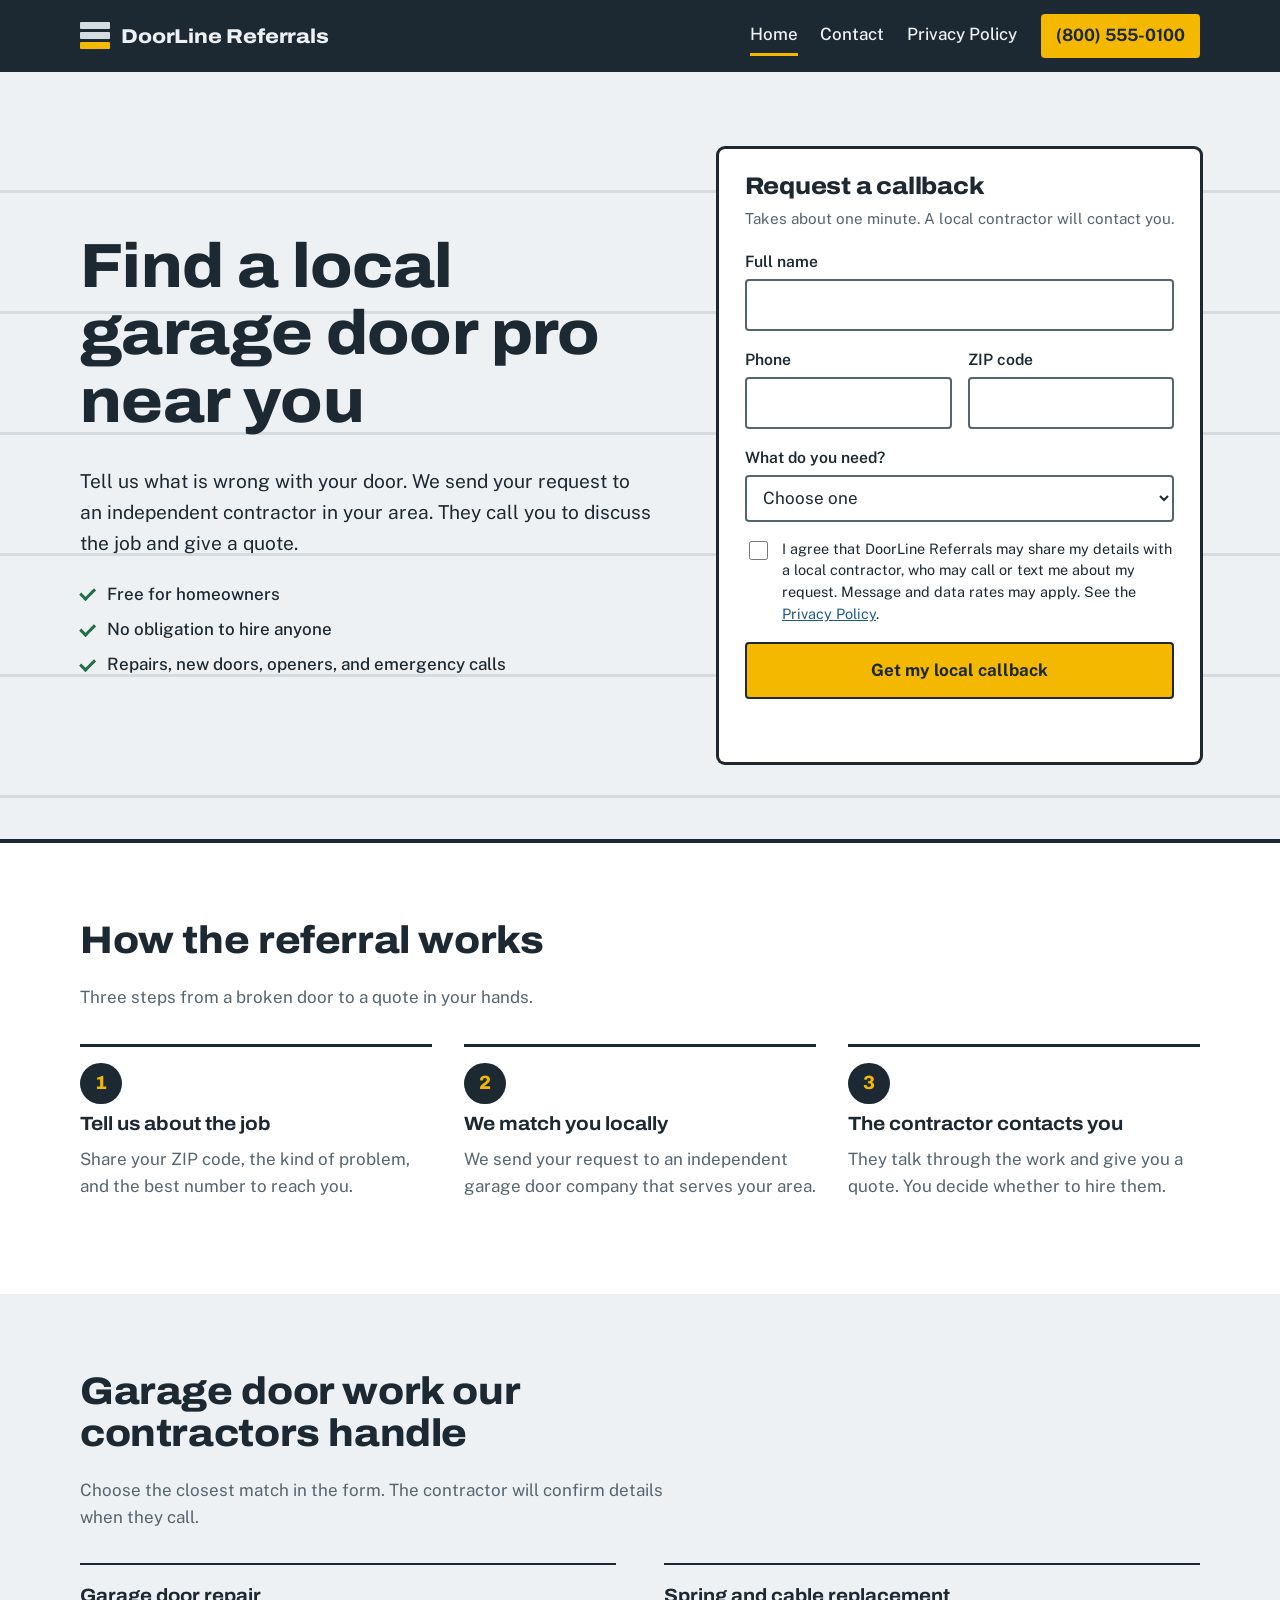
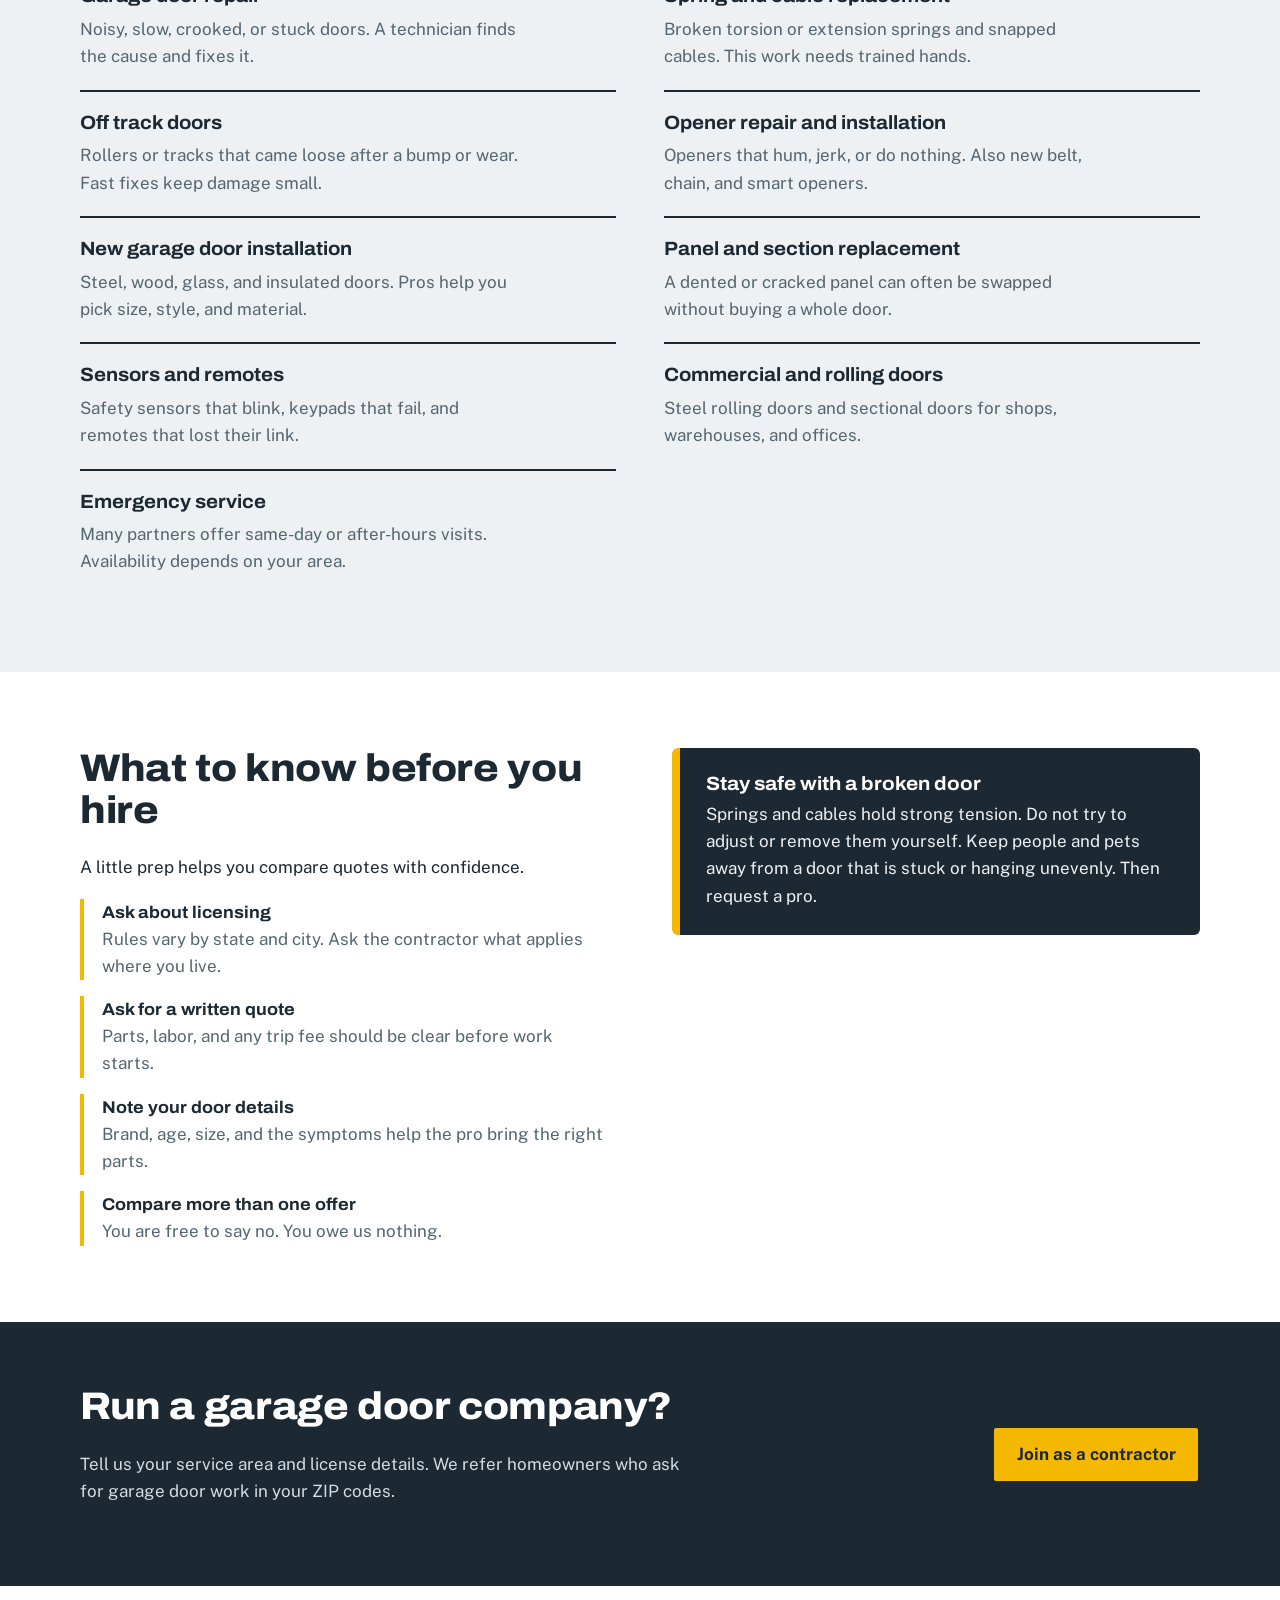
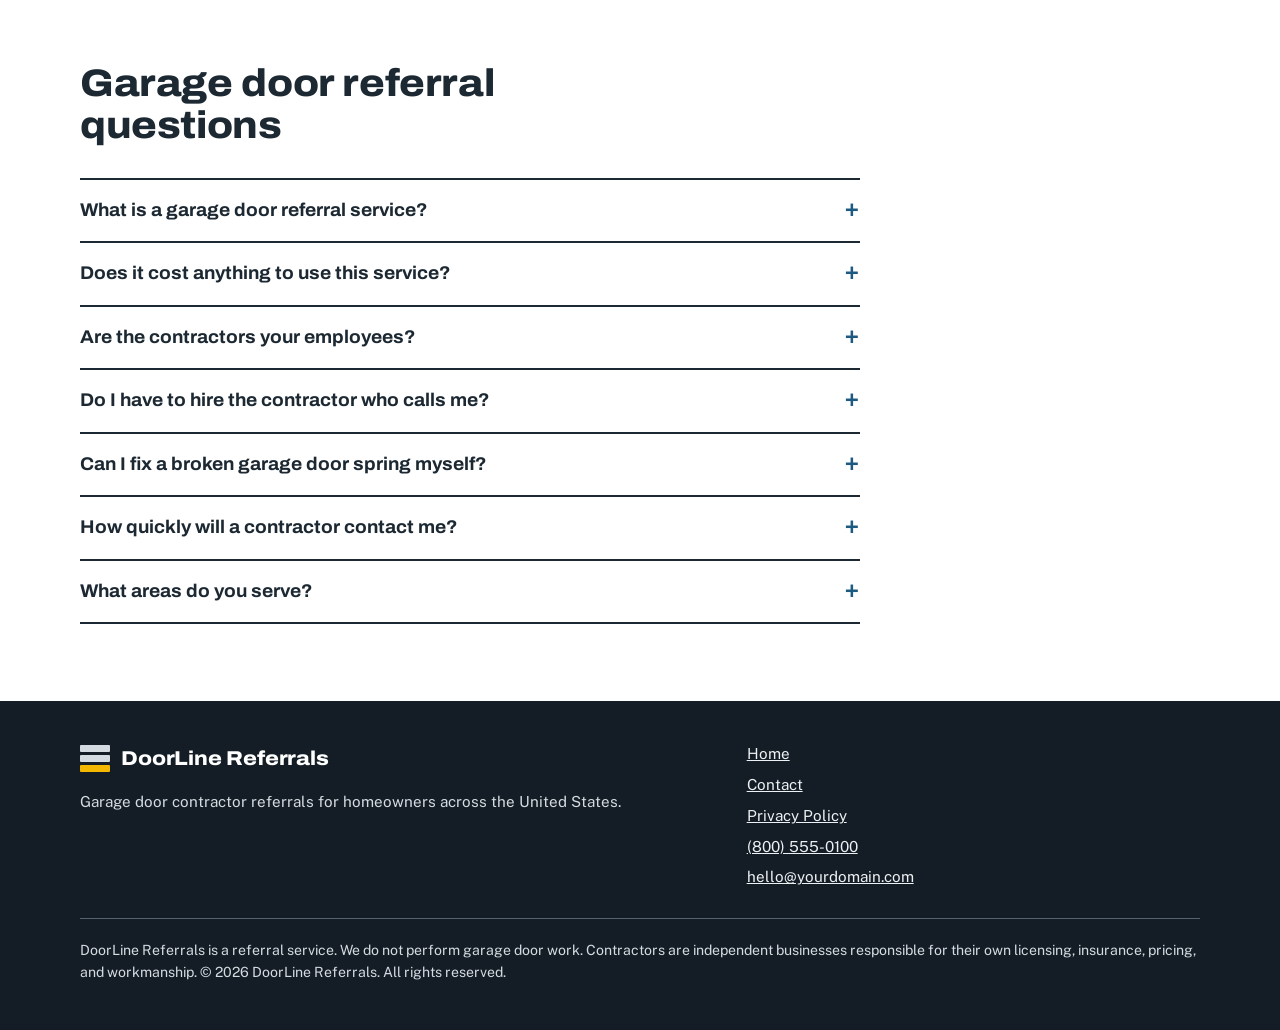
==== index.html @ 8996b543 "Add files via upload" ====
<!DOCTYPE html>
<html lang="en-US">
<head>
<meta charset="utf-8">
<meta name="viewport" content="width=device-width, initial-scale=1">
<title>Garage Door Contractor Referrals Near You | DoorLine Referrals</title>
<meta name="description" content="Need garage door repair or a new door? Tell us what you need. We refer your request to an independent local garage door contractor. Free for homeowners.">
<link rel="canonical" href="https://www.yourdomain.com/">
<meta name="robots" content="index, follow, max-image-preview:large">
<meta property="og:type" content="website">
<meta property="og:title" content="Garage Door Contractor Referrals Near You | DoorLine Referrals">
<meta property="og:description" content="We connect homeowners with independent local garage door contractors. Free to request. No obligation to hire.">
<meta property="og:url" content="https://www.yourdomain.com/">
<meta name="theme-color" content="#1c2832">
<link rel="preconnect" href="https://fonts.googleapis.com">
<link rel="preconnect" href="https://fonts.gstatic.com" crossorigin>
<link rel="stylesheet" href="https://fonts.googleapis.com/css2?family=Archivo:wdth,wght@75..125,500..900&family=Public+Sans:wght@400;500;600;700&display=swap">
<link rel="stylesheet" href="styles.css">
<script type="application/ld+json">
{
  "@context": "https://schema.org",
  "@graph": [
    {
      "@type": "Organization",
      "@id": "https://www.yourdomain.com/#organization",
      "name": "DoorLine Referrals",
      "url": "https://www.yourdomain.com/",
      "telephone": "+1-800-555-0100",
      "email": "hello@yourdomain.com",
      "areaServed": { "@type": "Country", "name": "United States" },
      "contactPoint": {
        "@type": "ContactPoint",
        "contactType": "customer service",
        "telephone": "+1-800-555-0100",
        "email": "hello@yourdomain.com",
        "areaServed": "US",
        "availableLanguage": "English"
      }
    },
    {
      "@type": "WebSite",
      "@id": "https://www.yourdomain.com/#website",
      "url": "https://www.yourdomain.com/",
      "name": "DoorLine Referrals",
      "publisher": { "@id": "https://www.yourdomain.com/#organization" },
      "inLanguage": "en-US"
    },
    {
      "@type": "WebPage",
      "@id": "https://www.yourdomain.com/#webpage",
      "url": "https://www.yourdomain.com/",
      "name": "Garage Door Contractor Referrals Near You",
      "description": "Homeowners request garage door service and we refer them to independent local contractors.",
      "isPartOf": { "@id": "https://www.yourdomain.com/#website" },
      "about": { "@id": "https://www.yourdomain.com/#service" },
      "breadcrumb": { "@id": "https://www.yourdomain.com/#breadcrumb" },
      "inLanguage": "en-US"
    },
    {
      "@type": "Service",
      "@id": "https://www.yourdomain.com/#service",
      "name": "Garage door contractor referral service",
      "serviceType": "Garage door contractor referral",
      "provider": { "@id": "https://www.yourdomain.com/#organization" },
      "areaServed": { "@type": "Country", "name": "United States" },
      "audience": { "@type": "Audience", "audienceType": "Homeowners" },
      "description": "A free referral service that connects homeowners with independent local garage door repair and installation contractors."
    },
    {
      "@type": "BreadcrumbList",
      "@id": "https://www.yourdomain.com/#breadcrumb",
      "itemListElement": [
        { "@type": "ListItem", "position": 1, "name": "Home", "item": "https://www.yourdomain.com/" }
      ]
    },
    {
      "@type": "FAQPage",
      "@id": "https://www.yourdomain.com/#faq",
      "mainEntity": [
        {
          "@type": "Question",
          "name": "What is a garage door referral service?",
          "acceptedAnswer": { "@type": "Answer", "text": "We are a go-between. You tell us about your garage door problem. We send your request to an independent contractor who serves your area. The contractor then contacts you directly." }
        },
        {
          "@type": "Question",
          "name": "Does it cost anything to use this service?",
          "acceptedAnswer": { "@type": "Answer", "text": "No. Homeowners pay nothing to send a request. You only pay the contractor if you choose to hire them for the work." }
        },
        {
          "@type": "Question",
          "name": "Are the contractors your employees?",
          "acceptedAnswer": { "@type": "Answer", "text": "No. Every contractor is an independent business. We do not perform garage door work, and we do not control how contractors price or complete their jobs." }
        },
        {
          "@type": "Question",
          "name": "Do I have to hire the contractor who calls me?",
          "acceptedAnswer": { "@type": "Answer", "text": "No. You can ask questions, compare quotes, and say no at any time. There is no obligation." }
        },
        {
          "@type": "Question",
          "name": "Can I fix a broken garage door spring myself?",
          "acceptedAnswer": { "@type": "Answer", "text": "We advise against it. Garage door springs hold very high tension and can cause serious injury. Leave spring and cable repairs to a trained technician." }
        },
        {
          "@type": "Question",
          "name": "How quickly will a contractor contact me?",
          "acceptedAnswer": { "@type": "Answer", "text": "Response time depends on your area and the time of day. If your door is stuck open or you need urgent help, say so in your request." }
        },
        {
          "@type": "Question",
          "name": "What areas do you serve?",
          "acceptedAnswer": { "@type": "Answer", "text": "We match requests across the United States by ZIP code. Coverage varies by area, so enter your ZIP code to start." }
        }
      ]
    }
  ]
}
</script>
</head>
<body>
<a class="skip" href="#main">Skip to main content</a>

<header class="site-header">
  <div class="wrap bar">
    <a class="brand" href="index.html" aria-label="DoorLine Referrals home">
      <span class="brand-mark" aria-hidden="true"><i></i><i></i><i></i></span>
      <span class="brand-name">DoorLine Referrals</span>
    </a>
    <nav aria-label="Main">
      <a href="index.html" aria-current="page">Home</a>
      <a href="contact.html">Contact</a>
      <a href="privacy-policy.html">Privacy Policy</a>
    </nav>
    <a class="tel" href="tel:+18005550100">(800) 555-0100</a>
  </div>
</header>

<main id="main">

  <section class="hero" aria-labelledby="hero-title">
    <div class="wrap hero-grid">
      <div>
        <h1 id="hero-title">Find a local garage door pro near you</h1>
        <p class="lead">Tell us what is wrong with your door. We send your request to an independent contractor in your area. They call you to discuss the job and give a quote.</p>
        <ul class="trust">
          <li>Free for homeowners</li>
          <li>No obligation to hire anyone</li>
          <li>Repairs, new doors, openers, and emergency calls</li>
        </ul>
      </div>

      <div class="quote-wrap">
        <div class="door" aria-hidden="true"><span></span><span></span><span></span><span></span></div>
        <form class="quote" id="request" data-form action="https://formspree.io/f/YOUR_FORM_ID" method="POST">
          <h2>Request a callback</h2>
          <p class="hint">Takes about one minute. A local contractor will contact you.</p>
          <input type="hidden" name="form_name" value="Homepage request">
          <input type="hidden" name="_subject" value="New garage door request (homepage)">
          <div class="hp" aria-hidden="true"><label>Leave this field empty<input type="text" name="_gotcha" tabindex="-1" autocomplete="off"></label></div>
          <div class="field">
            <label for="h-name">Full name</label>
            <input type="text" id="h-name" name="name" autocomplete="name" required>
          </div>
          <div class="row">
            <div class="field">
              <label for="h-phone">Phone</label>
              <input type="tel" id="h-phone" name="phone" autocomplete="tel" inputmode="tel" required>
            </div>
            <div class="field">
              <label for="h-zip">ZIP code</label>
              <input type="text" id="h-zip" name="zip" autocomplete="postal-code" inputmode="numeric" pattern="[0-9]{5}" maxlength="5" required>
            </div>
          </div>
          <div class="field">
            <label for="h-service">What do you need?</label>
            <select id="h-service" name="service" required>
              <option value="">Choose one</option>
              <option>Garage door repair</option>
              <option>Broken spring or cable</option>
              <option>Door off track or stuck</option>
              <option>Opener repair or install</option>
              <option>New garage door</option>
              <option>Commercial door</option>
              <option>Emergency, door will not close</option>
              <option>Something else</option>
            </select>
          </div>
          <label class="consent">
            <input type="checkbox" name="consent" value="yes" required>
            <span>I agree that DoorLine Referrals may share my details with a local contractor, who may call or text me about my request. Message and data rates may apply. See the <a href="privacy-policy.html">Privacy Policy</a>.</span>
          </label>
          <button class="btn full" type="submit">Get my local callback</button>
          <p class="form-status" role="status" aria-live="polite"></p>
        </form>
      </div>
    </div>
  </section>

  <section class="section" id="how-it-works" aria-labelledby="how-title">
    <div class="wrap">
      <div class="section-head">
        <h2 id="how-title">How the referral works</h2>
        <p>Three steps from a broken door to a quote in your hands.</p>
      </div>
      <ol class="steps">
        <li>
          <h3>Tell us about the job</h3>
          <p>Share your ZIP code, the kind of problem, and the best number to reach you.</p>
        </li>
        <li>
          <h3>We match you locally</h3>
          <p>We send your request to an independent garage door company that serves your area.</p>
        </li>
        <li>
          <h3>The contractor contacts you</h3>
          <p>They talk through the work and give you a quote. You decide whether to hire them.</p>
        </li>
      </ol>
    </div>
  </section>

  <section class="section tint" id="services" aria-labelledby="svc-title">
    <div class="wrap">
      <div class="section-head">
        <h2 id="svc-title">Garage door work our contractors handle</h2>
        <p>Choose the closest match in the form. The contractor will confirm details when they call.</p>
      </div>
      <dl class="svc">
        <div><dt>Garage door repair</dt><dd>Noisy, slow, crooked, or stuck doors. A technician finds the cause and fixes it.</dd></div>
        <div><dt>Spring and cable replacement</dt><dd>Broken torsion or extension springs and snapped cables. This work needs trained hands.</dd></div>
        <div><dt>Off track doors</dt><dd>Rollers or tracks that came loose after a bump or wear. Fast fixes keep damage small.</dd></div>
        <div><dt>Opener repair and installation</dt><dd>Openers that hum, jerk, or do nothing. Also new belt, chain, and smart openers.</dd></div>
        <div><dt>New garage door installation</dt><dd>Steel, wood, glass, and insulated doors. Pros help you pick size, style, and material.</dd></div>
        <div><dt>Panel and section replacement</dt><dd>A dented or cracked panel can often be swapped without buying a whole door.</dd></div>
        <div><dt>Sensors and remotes</dt><dd>Safety sensors that blink, keypads that fail, and remotes that lost their link.</dd></div>
        <div><dt>Commercial and rolling doors</dt><dd>Steel rolling doors and sectional doors for shops, warehouses, and offices.</dd></div>
        <div><dt>Emergency service</dt><dd>Many partners offer same-day or after-hours visits. Availability depends on your area.</dd></div>
      </dl>
    </div>
  </section>

  <section class="section" id="before-you-call" aria-labelledby="tips-title">
    <div class="wrap split">
      <div>
        <h2 id="tips-title">What to know before you hire</h2>
        <p>A little prep helps you compare quotes with confidence.</p>
        <ul class="checks">
          <li><strong>Ask about licensing</strong><span>Rules vary by state and city. Ask the contractor what applies where you live.</span></li>
          <li><strong>Ask for a written quote</strong><span>Parts, labor, and any trip fee should be clear before work starts.</span></li>
          <li><strong>Note your door details</strong><span>Brand, age, size, and the symptoms help the pro bring the right parts.</span></li>
          <li><strong>Compare more than one offer</strong><span>You are free to say no. You owe us nothing.</span></li>
        </ul>
      </div>
      <aside class="warn" aria-labelledby="safety-title">
        <h3 id="safety-title">Stay safe with a broken door</h3>
        <p>Springs and cables hold strong tension. Do not try to adjust or remove them yourself. Keep people and pets away from a door that is stuck or hanging unevenly. Then request a pro.</p>
      </aside>
    </div>
  </section>

  <section class="pro-band" id="for-contractors" aria-labelledby="pro-title">
    <div class="wrap grid">
      <div>
        <h2 id="pro-title">Run a garage door company?</h2>
        <p>Tell us your service area and license details. We refer homeowners who ask for garage door work in your ZIP codes.</p>
      </div>
      <a class="btn" href="contact.html?topic=contractor">Join as a contractor</a>
    </div>
  </section>

  <section class="section" id="faq" aria-labelledby="faq-title">
    <div class="wrap">
      <div class="section-head">
        <h2 id="faq-title">Garage door referral questions</h2>
      </div>
      <div class="faq">
        <details>
          <summary>What is a garage door referral service?</summary>
          <p>We are a go-between. You tell us about your garage door problem. We send your request to an independent contractor who serves your area. The contractor then contacts you directly.</p>
        </details>
        <details>
          <summary>Does it cost anything to use this service?</summary>
          <p>No. Homeowners pay nothing to send a request. You only pay the contractor if you choose to hire them for the work.</p>
        </details>
        <details>
          <summary>Are the contractors your employees?</summary>
          <p>No. Every contractor is an independent business. We do not perform garage door work, and we do not control how contractors price or complete their jobs.</p>
        </details>
        <details>
          <summary>Do I have to hire the contractor who calls me?</summary>
          <p>No. You can ask questions, compare quotes, and say no at any time. There is no obligation.</p>
        </details>
        <details>
          <summary>Can I fix a broken garage door spring myself?</summary>
          <p>We advise against it. Garage door springs hold very high tension and can cause serious injury. Leave spring and cable repairs to a trained technician.</p>
        </details>
        <details>
          <summary>How quickly will a contractor contact me?</summary>
          <p>Response time depends on your area and the time of day. If your door is stuck open or you need urgent help, say so in your request.</p>
        </details>
        <details>
          <summary>What areas do you serve?</summary>
          <p>We match requests across the United States by ZIP code. Coverage varies by area, so enter your ZIP code to start.</p>
        </details>
      </div>
    </div>
  </section>

</main>

<footer class="site-footer">
  <div class="wrap">
    <div class="foot">
      <div>
        <a class="brand" href="index.html"><span class="brand-mark" aria-hidden="true"><i></i><i></i><i></i></span><span class="brand-name">DoorLine Referrals</span></a>
        <p style="margin-top:1rem">Garage door contractor referrals for homeowners across the United States.</p>
      </div>
      <ul>
        <li><a href="index.html">Home</a></li>
        <li><a href="contact.html">Contact</a></li>
        <li><a href="privacy-policy.html">Privacy Policy</a></li>
        <li><a href="tel:+18005550100">(800) 555-0100</a></li>
        <li><a href="mailto:hello@yourdomain.com">hello@yourdomain.com</a></li>
      </ul>
    </div>
    <p class="disclosure">DoorLine Referrals is a referral service. We do not perform garage door work. Contractors are independent businesses responsible for their own licensing, insurance, pricing, and workmanship. &copy; 2026 DoorLine Referrals. All rights reserved.</p>
  </div>
</footer>

<script src="script.js" defer></script>
</body>
</html>
---- styles.css ----
:root{
  --ink:#1c2832;
  --ink-deep:#141d25;
  --steel:#55656f;
  --panel:#d5dce1;
  --door:#eef1f3;
  --white:#ffffff;
  --signal:#f5b800;
  --signal-hi:#ffc933;
  --blue:#1d5a82;
  --ok:#1f6f4a;
  --err:#a32d2d;
  --f-head:"Archivo","Segoe UI",system-ui,Arial,sans-serif;
  --f-body:"Public Sans","Segoe UI",system-ui,Arial,sans-serif;
  --max:1120px;
}
*,*::before,*::after{box-sizing:border-box}
html{scroll-behavior:smooth}
body{margin:0;font-family:var(--f-body);font-size:1.0625rem;line-height:1.6;color:var(--ink);background:var(--white)}
img,svg{max-width:100%;display:block}
a{color:var(--blue)}
a:hover{color:var(--ink)}
:focus-visible{outline:3px solid var(--signal);outline-offset:3px;box-shadow:0 0 0 5px var(--ink)}
.wrap{width:min(100% - 2.5rem,var(--max));margin-inline:auto}
.skip{position:absolute;left:-999px;top:0;background:var(--signal);color:var(--ink);padding:.6rem 1rem;z-index:20;font-weight:700}
.skip:focus{left:0}

h1,h2,h3{font-family:var(--f-head);font-stretch:108%;line-height:1.08;letter-spacing:-.01em;margin:0 0 .6em;color:var(--ink)}
h1{font-size:clamp(2.35rem,5.2vw,3.9rem);font-weight:800}
h2{font-size:clamp(1.7rem,3.4vw,2.4rem);font-weight:800}
h3{font-size:1.2rem;font-weight:700;letter-spacing:0}
p{margin:0 0 1em;max-width:62ch}

/* header */
.site-header{background:var(--ink);color:var(--door)}
.bar{display:flex;align-items:center;gap:1.5rem;padding-block:.9rem;flex-wrap:wrap}
.brand{display:flex;align-items:center;gap:.7rem;text-decoration:none;color:var(--door);margin-right:auto}
.brand-mark{display:grid;gap:3px;width:30px}
.brand-mark i{display:block;height:7px;background:var(--panel);border-radius:1px}
.brand-mark i:last-child{background:var(--signal)}
.brand-name{font-family:var(--f-head);font-stretch:112%;font-weight:800;font-size:1.25rem;letter-spacing:-.01em}
.site-header nav{display:flex;gap:1.4rem;flex-wrap:wrap}
.site-header nav a{color:var(--door);text-decoration:none;font-weight:500;padding-block:.3rem;border-bottom:3px solid transparent}
.site-header nav a:hover,.site-header nav a[aria-current="page"]{border-bottom-color:var(--signal)}
.tel{color:var(--ink);background:var(--signal);text-decoration:none;font-weight:700;padding:.5rem .95rem;border-radius:4px}
.tel:hover{background:var(--signal-hi);color:var(--ink)}

/* hero: panel seams run behind the content like a closed door */
.hero{background:repeating-linear-gradient(to bottom,var(--door) 0,var(--door) 118px,var(--panel) 118px,var(--panel) 121px);padding-block:clamp(2.5rem,6vw,5rem);border-bottom:4px solid var(--ink)}
.hero-grid{display:grid;grid-template-columns:1.1fr .9fr;gap:clamp(1.8rem,4vw,3.5rem);align-items:center}
.hero h1{margin-bottom:.5em}
.lead{font-size:1.2rem;color:var(--ink);max-width:48ch}
.trust{list-style:none;margin:1.4rem 0 0;padding:0;display:grid;gap:.5rem}
.trust li{padding-left:1.7rem;position:relative;font-weight:500}
.trust li::before{content:"";position:absolute;left:0;top:.45em;width:.95rem;height:.55rem;border-left:3px solid var(--ok);border-bottom:3px solid var(--ok);transform:rotate(-45deg)}

.hero.small{padding-block:clamp(2rem,4vw,3.2rem)}
.hero.small h1{font-size:clamp(2rem,4.4vw,3.1rem);margin-bottom:.3em}

/* quote card with a door that rolls up once on load */
.quote-wrap{position:relative;border-radius:6px;overflow:hidden;background:var(--white);box-shadow:0 0 0 3px var(--ink)}
.quote{padding:1.6rem}
.quote h2{font-size:1.5rem;margin-bottom:.3em}
.quote .hint{font-size:.95rem;color:var(--steel);margin-bottom:1.1rem}
.door{position:absolute;inset:0;z-index:3;display:grid;grid-template-rows:repeat(4,1fr);background:var(--panel);pointer-events:none;animation:roll 1.3s cubic-bezier(.65,0,.35,1) .6s forwards}
.door span{position:relative;border-bottom:3px solid var(--steel);background:linear-gradient(#e8edf0,#cfd7dc)}
.door span:last-child{border-bottom:0}
.door span:last-child::after{content:"";position:absolute;left:50%;bottom:16px;width:48px;height:8px;margin-left:-24px;border-radius:4px;background:var(--steel)}
@keyframes roll{to{transform:translateY(-101%);visibility:hidden}}

/* forms */
.field{margin-bottom:1rem}
.field label,.field legend{display:block;font-weight:600;margin-bottom:.3rem;font-size:.98rem;padding:0}
.field .opt{font-weight:400;color:var(--steel)}
input[type=text],input[type=tel],input[type=email],select,textarea{width:100%;font:inherit;color:var(--ink);background:var(--white);border:2px solid var(--steel);border-radius:4px;padding:.65rem .75rem;min-height:46px}
textarea{min-height:120px;resize:vertical}
input:focus,select:focus,textarea:focus{border-color:var(--ink)}
.row{display:grid;grid-template-columns:1fr 1fr;gap:0 1rem}
.consent{display:grid;grid-template-columns:auto 1fr;gap:.7rem;align-items:start;font-size:.9rem;color:var(--ink);margin:.4rem 0 1.1rem;line-height:1.5}
.consent input{width:1.2rem;height:1.2rem;margin-top:.2rem;accent-color:var(--ink)}
.btn{display:inline-block;font:inherit;font-weight:700;cursor:pointer;color:var(--ink);background:var(--signal);border:2px solid var(--ink);border-radius:4px;padding:.8rem 1.4rem;text-decoration:none;min-height:48px}
.btn:hover{background:var(--signal-hi);color:var(--ink)}
.btn:disabled{opacity:.6;cursor:wait}
.btn.full{width:100%}
.form-status{margin:.9rem 0 0;font-weight:600;min-height:1.4em}
.form-status.ok{color:var(--ok)}
.form-status.err{color:var(--err)}
.hp{position:absolute;left:-9999px;height:0;overflow:hidden}

/* sections */
.section{padding-block:clamp(3rem,6vw,5rem)}
.section.tint{background:var(--door)}
.section-head{margin-bottom:2rem;max-width:60ch}
.section-head p{color:var(--steel)}

.steps{list-style:none;margin:0;padding:0;display:grid;grid-template-columns:repeat(3,1fr);gap:2rem;counter-reset:s}
.steps li{counter-increment:s;position:relative;padding-top:4.2rem;border-top:3px solid var(--ink)}
.steps li::before{content:counter(s);position:absolute;top:1rem;left:0;width:2.6rem;height:2.6rem;border-radius:50%;background:var(--ink);color:var(--signal);font-family:var(--f-head);font-weight:800;font-size:1.2rem;display:grid;place-items:center}
.steps p{color:var(--steel)}

.svc{display:grid;grid-template-columns:1fr 1fr;gap:0 3rem;margin:0}
.svc div{border-top:2px solid var(--ink);padding:1rem 0 1.2rem}
.svc dt{font-family:var(--f-head);font-stretch:106%;font-weight:700;font-size:1.2rem;margin-bottom:.25rem}
.svc dd{margin:0;color:var(--steel);max-width:44ch}

.split{display:grid;grid-template-columns:1fr 1fr;gap:clamp(2rem,5vw,4rem);align-items:start}
.checks{list-style:none;margin:0;padding:0;display:grid;gap:1rem}
.checks li{padding-left:1.1rem;border-left:4px solid var(--signal)}
.checks strong{display:block;font-family:var(--f-head);font-stretch:106%}
.checks span{color:var(--steel)}

.warn{background:var(--ink);color:var(--door);padding:1.6rem;border-radius:6px;border-left:8px solid var(--signal)}
.warn h3{color:var(--white);margin-bottom:.4rem}
.warn p{margin:0;max-width:none}

.pro-band{background:var(--ink);color:var(--door);padding-block:clamp(2.6rem,5vw,4rem)}
.pro-band h2{color:var(--white)}
.pro-band p{color:var(--panel)}
.pro-band .grid{display:grid;grid-template-columns:1.4fr auto;gap:2rem;align-items:center}

.faq{max-width:780px}
.faq details{border-top:2px solid var(--ink);padding:1rem 0}
.faq details:last-child{border-bottom:2px solid var(--ink)}
.faq summary{cursor:pointer;font-family:var(--f-head);font-stretch:104%;font-weight:700;font-size:1.15rem;list-style:none;display:flex;justify-content:space-between;gap:1rem}
.faq summary::-webkit-details-marker{display:none}
.faq summary::after{content:"+";font-size:1.5rem;line-height:1;color:var(--blue)}
.faq details[open] summary::after{content:"\2212"}
.faq details p{margin:.7rem 0 0;color:var(--steel)}

/* contact + legal */
.contact-grid{display:grid;grid-template-columns:1.2fr .8fr;gap:clamp(2rem,5vw,4rem);align-items:start}
.side{border-top:3px solid var(--ink);padding-top:1rem}
.side h2{font-size:1.3rem}
.side dl{margin:0 0 1.5rem}
.side dt{font-weight:700;margin-top:.9rem}
.side dd{margin:0;color:var(--steel)}
.legal{max-width:760px}
.legal h2{font-size:1.5rem;margin-top:2.2rem}
.legal ul{padding-left:1.2rem;margin:0 0 1em}
.legal li{margin-bottom:.4rem}
.updated{color:var(--steel);font-weight:500}
.crumbs{font-size:.92rem;margin-bottom:.9rem;color:var(--steel)}
.crumbs a{color:var(--ink)}

/* footer */
.site-footer{background:var(--ink-deep);color:var(--panel);padding-block:2.6rem 2rem;font-size:.95rem}
.foot{display:grid;grid-template-columns:1.4fr 1fr;gap:2rem}
.site-footer a{color:var(--door)}
.site-footer ul{list-style:none;margin:0;padding:0;display:grid;gap:.4rem}
.site-footer .brand-name{color:var(--white)}
.disclosure{border-top:1px solid var(--steel);margin-top:1.8rem;padding-top:1.2rem;font-size:.88rem;max-width:none}

@media (max-width:860px){
  .hero-grid,.split,.contact-grid,.foot,.pro-band .grid{grid-template-columns:1fr}
  .steps{grid-template-columns:1fr}
  .svc{grid-template-columns:1fr}
}
@media (max-width:520px){
  .row{grid-template-columns:1fr}
  .tel{order:3;width:100%;text-align:center}
}
@media (prefers-reduced-motion:reduce){
  html{scroll-behavior:auto}
  .door{display:none}
}
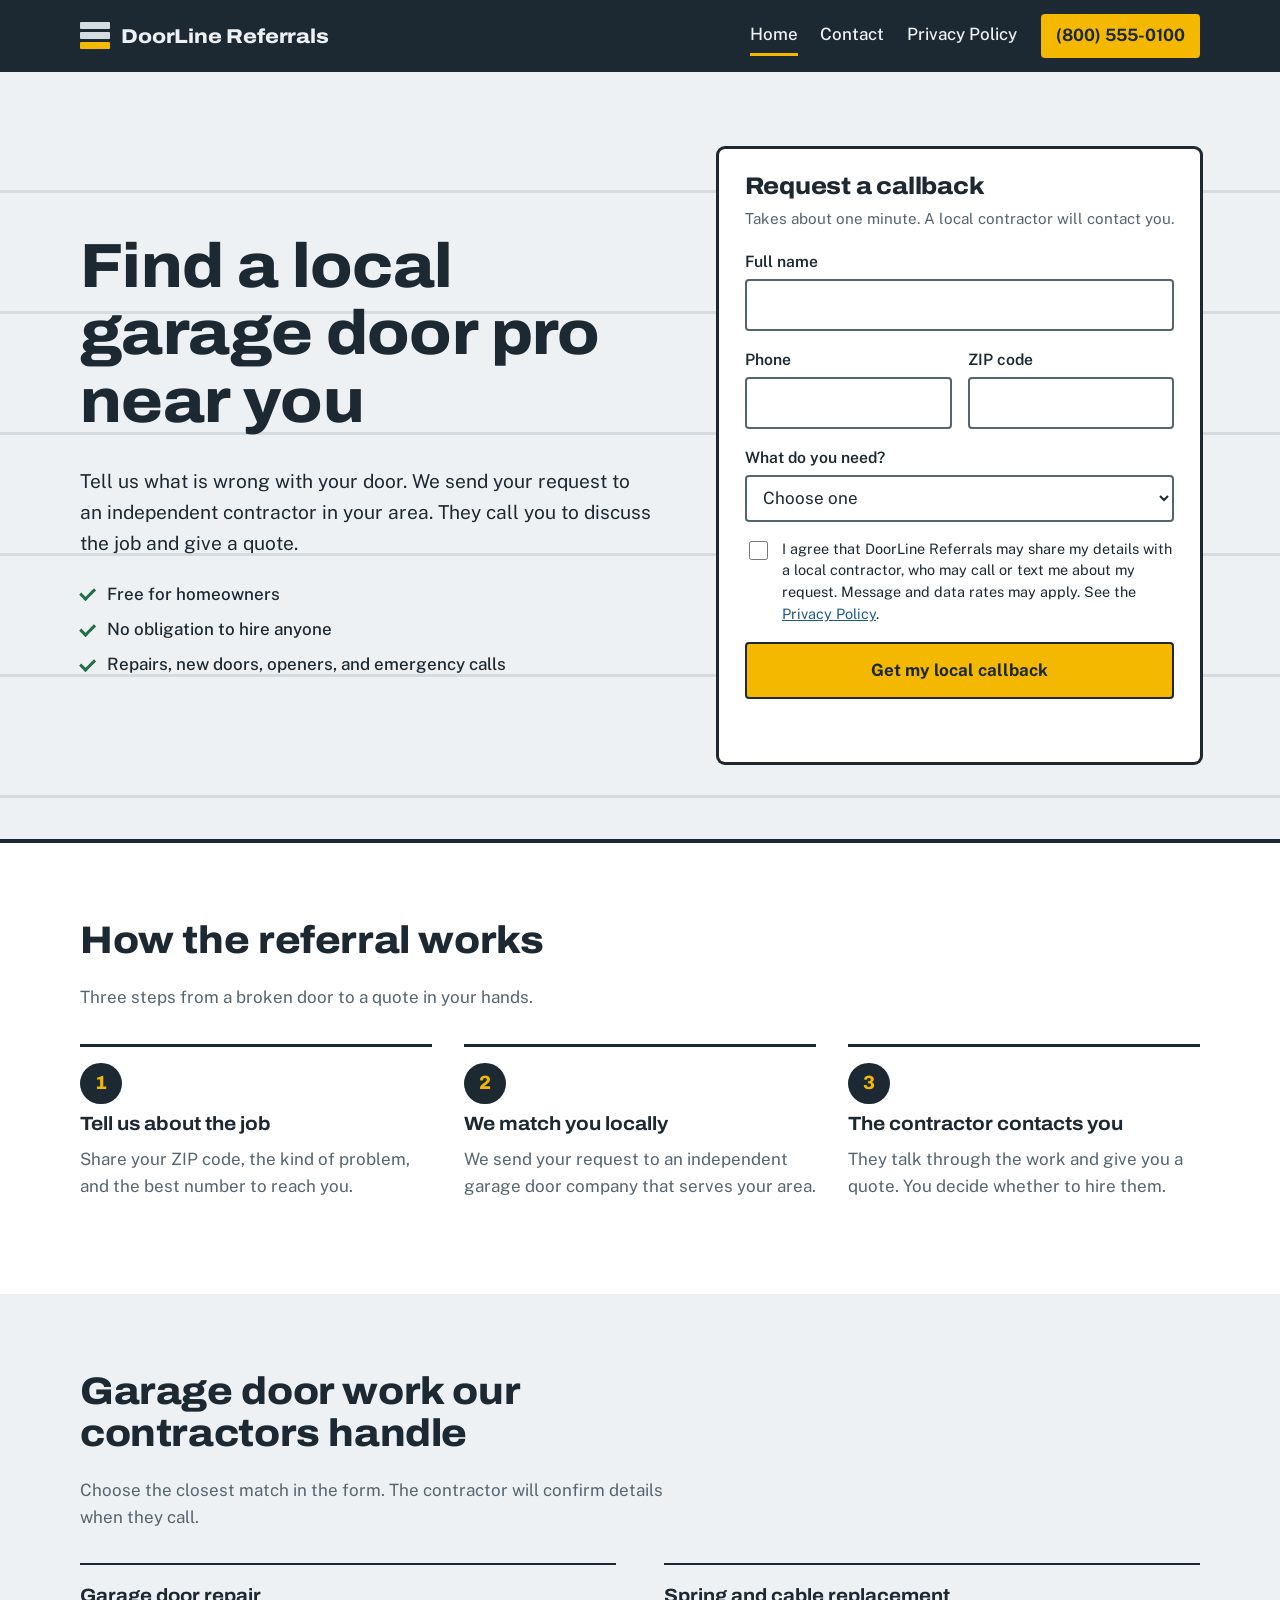
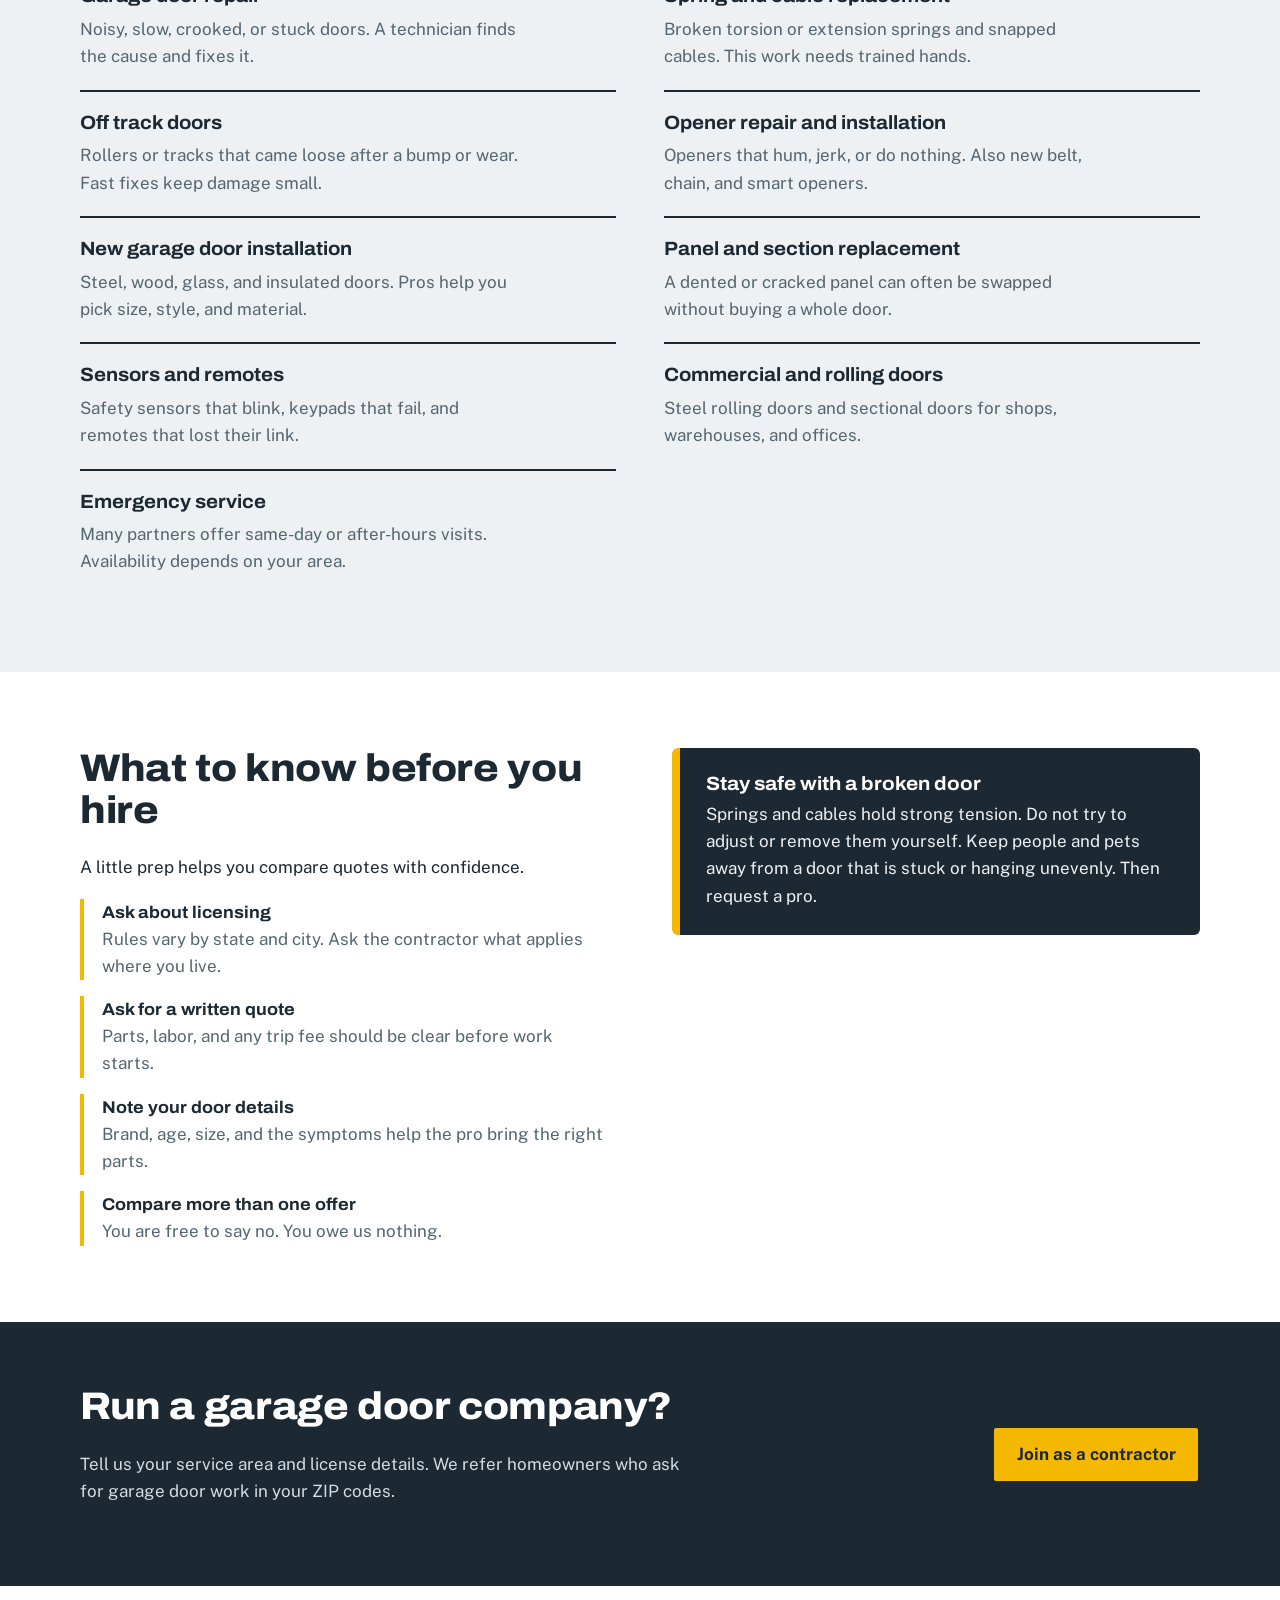
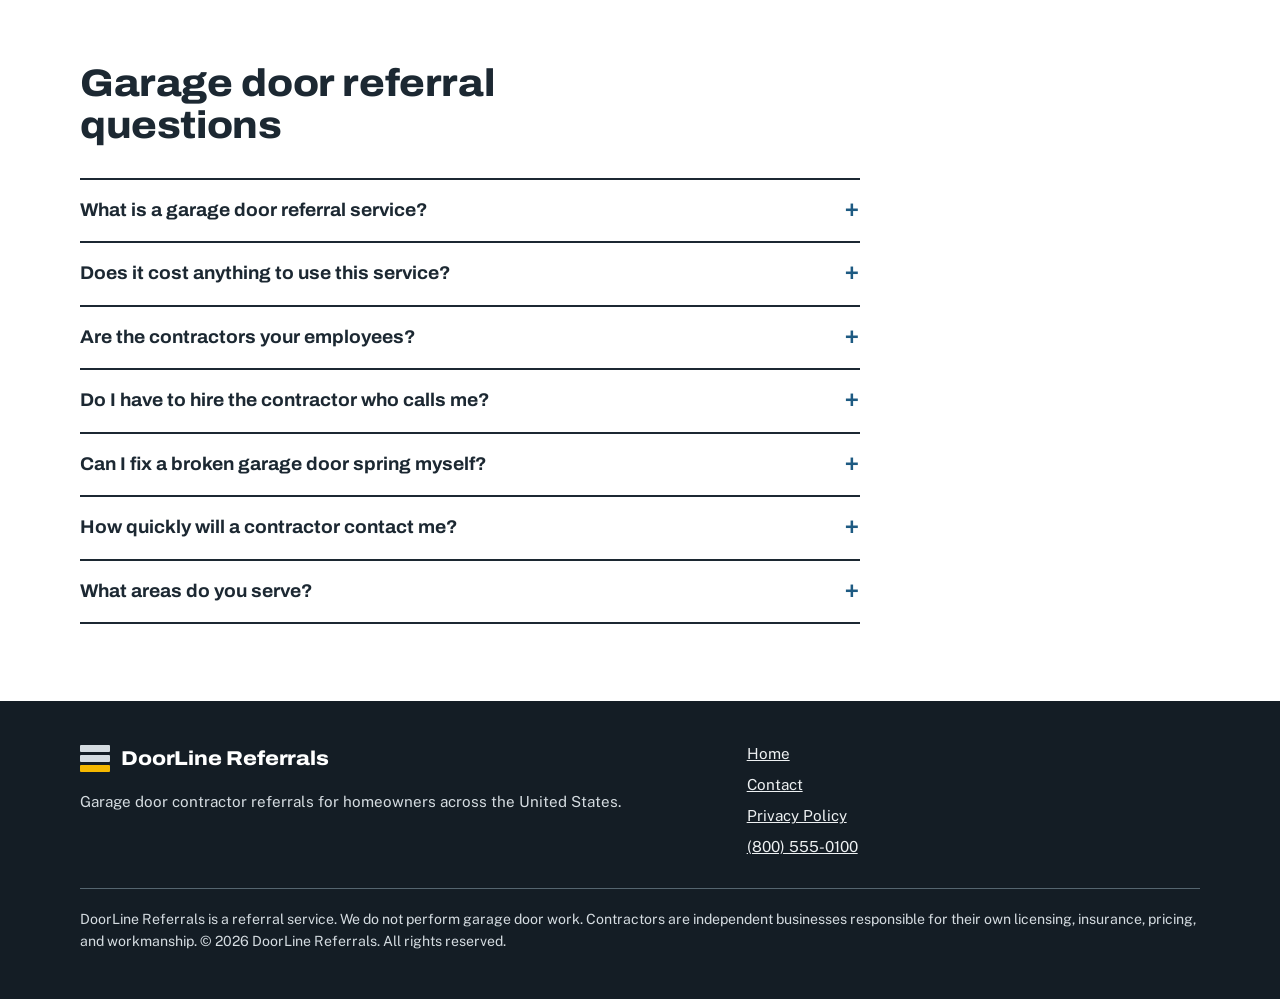
==== commit 859e4e4d: "Update index.html" ====
--- a/index.html
+++ b/index.html
@@ -5,12 +5,12 @@
 <meta name="viewport" content="width=device-width, initial-scale=1">
 <title>Garage Door Contractor Referrals Near You | DoorLine Referrals</title>
 <meta name="description" content="Need garage door repair or a new door? Tell us what you need. We refer your request to an independent local garage door contractor. Free for homeowners.">
-<link rel="canonical" href="https://www.yourdomain.com/">
+<link rel="canonical" href="https://moderngaragedoors.pages.dev/">
 <meta name="robots" content="index, follow, max-image-preview:large">
 <meta property="og:type" content="website">
 <meta property="og:title" content="Garage Door Contractor Referrals Near You | DoorLine Referrals">
 <meta property="og:description" content="We connect homeowners with independent local garage door contractors. Free to request. No obligation to hire.">
-<meta property="og:url" content="https://www.yourdomain.com/">
+<meta property="og:url" content="https://moderngaragedoors.pages.dev/">
 <meta name="theme-color" content="#1c2832">
 <link rel="preconnect" href="https://fonts.googleapis.com">
 <link rel="preconnect" href="https://fonts.gstatic.com" crossorigin>
@@ -22,60 +22,58 @@
   "@graph": [
     {
       "@type": "Organization",
-      "@id": "https://www.yourdomain.com/#organization",
+      "@id": "https://moderngaragedoors.pages.dev/#organization",
       "name": "DoorLine Referrals",
-      "url": "https://www.yourdomain.com/",
+      "url": "https://moderngaragedoors.pages.dev/contact",
       "telephone": "+1-800-555-0100",
-      "email": "hello@yourdomain.com",
       "areaServed": { "@type": "Country", "name": "United States" },
       "contactPoint": {
         "@type": "ContactPoint",
         "contactType": "customer service",
         "telephone": "+1-800-555-0100",
-        "email": "hello@yourdomain.com",
         "areaServed": "US",
         "availableLanguage": "English"
       }
     },
     {
       "@type": "WebSite",
-      "@id": "https://www.yourdomain.com/#website",
-      "url": "https://www.yourdomain.com/",
+      "@id": "https://moderngaragedoors.pages.dev/#website",
+      "url": "https://moderngaragedoors.pages.dev/",
       "name": "DoorLine Referrals",
-      "publisher": { "@id": "https://www.yourdomain.com/#organization" },
+      "publisher": { "@id": "https://moderngaragedoors.pages.dev/#organization" },
       "inLanguage": "en-US"
     },
     {
       "@type": "WebPage",
-      "@id": "https://www.yourdomain.com/#webpage",
-      "url": "https://www.yourdomain.com/",
+      "@id": "https://moderngaragedoors.pages.dev/#webpage",
+      "url": "https://moderngaragedoors.pages.dev/",
       "name": "Garage Door Contractor Referrals Near You",
       "description": "Homeowners request garage door service and we refer them to independent local contractors.",
-      "isPartOf": { "@id": "https://www.yourdomain.com/#website" },
-      "about": { "@id": "https://www.yourdomain.com/#service" },
-      "breadcrumb": { "@id": "https://www.yourdomain.com/#breadcrumb" },
+      "isPartOf": { "@id": "https://moderngaragedoors.pages.dev/#website" },
+      "about": { "@id": "https://moderngaragedoors.pages.dev/#service" },
+      "breadcrumb": { "@id": "https://moderngaragedoors.pages.dev/contact#breadcrumb" },
       "inLanguage": "en-US"
     },
     {
       "@type": "Service",
-      "@id": "https://www.yourdomain.com/#service",
+      "@id": "https://moderngaragedoors.pages.dev/#service",
       "name": "Garage door contractor referral service",
       "serviceType": "Garage door contractor referral",
-      "provider": { "@id": "https://www.yourdomain.com/#organization" },
+      "provider": { "@id": "https://moderngaragedoors.pages.dev/#organization" },
       "areaServed": { "@type": "Country", "name": "United States" },
       "audience": { "@type": "Audience", "audienceType": "Homeowners" },
       "description": "A free referral service that connects homeowners with independent local garage door repair and installation contractors."
     },
     {
       "@type": "BreadcrumbList",
-      "@id": "https://www.yourdomain.com/#breadcrumb",
+      "@id": "https://moderngaragedoors.pages.dev/contact#breadcrumb",
       "itemListElement": [
-        { "@type": "ListItem", "position": 1, "name": "Home", "item": "https://www.yourdomain.com/" }
+        { "@type": "ListItem", "position": 1, "name": "Home", "item": "https://moderngaragedoors.pages.dev/contact" }
       ]
     },
     {
       "@type": "FAQPage",
-      "@id": "https://www.yourdomain.com/#faq",
+      "@id": "https://moderngaragedoors.pages.dev/contact#faq",
       "mainEntity": [
         {
           "@type": "Question",
@@ -321,7 +319,6 @@
         <li><a href="contact.html">Contact</a></li>
         <li><a href="privacy-policy.html">Privacy Policy</a></li>
         <li><a href="tel:+18005550100">(800) 555-0100</a></li>
-        <li><a href="mailto:hello@yourdomain.com">hello@yourdomain.com</a></li>
       </ul>
     </div>
     <p class="disclosure">DoorLine Referrals is a referral service. We do not perform garage door work. Contractors are independent businesses responsible for their own licensing, insurance, pricing, and workmanship. &copy; 2026 DoorLine Referrals. All rights reserved.</p>
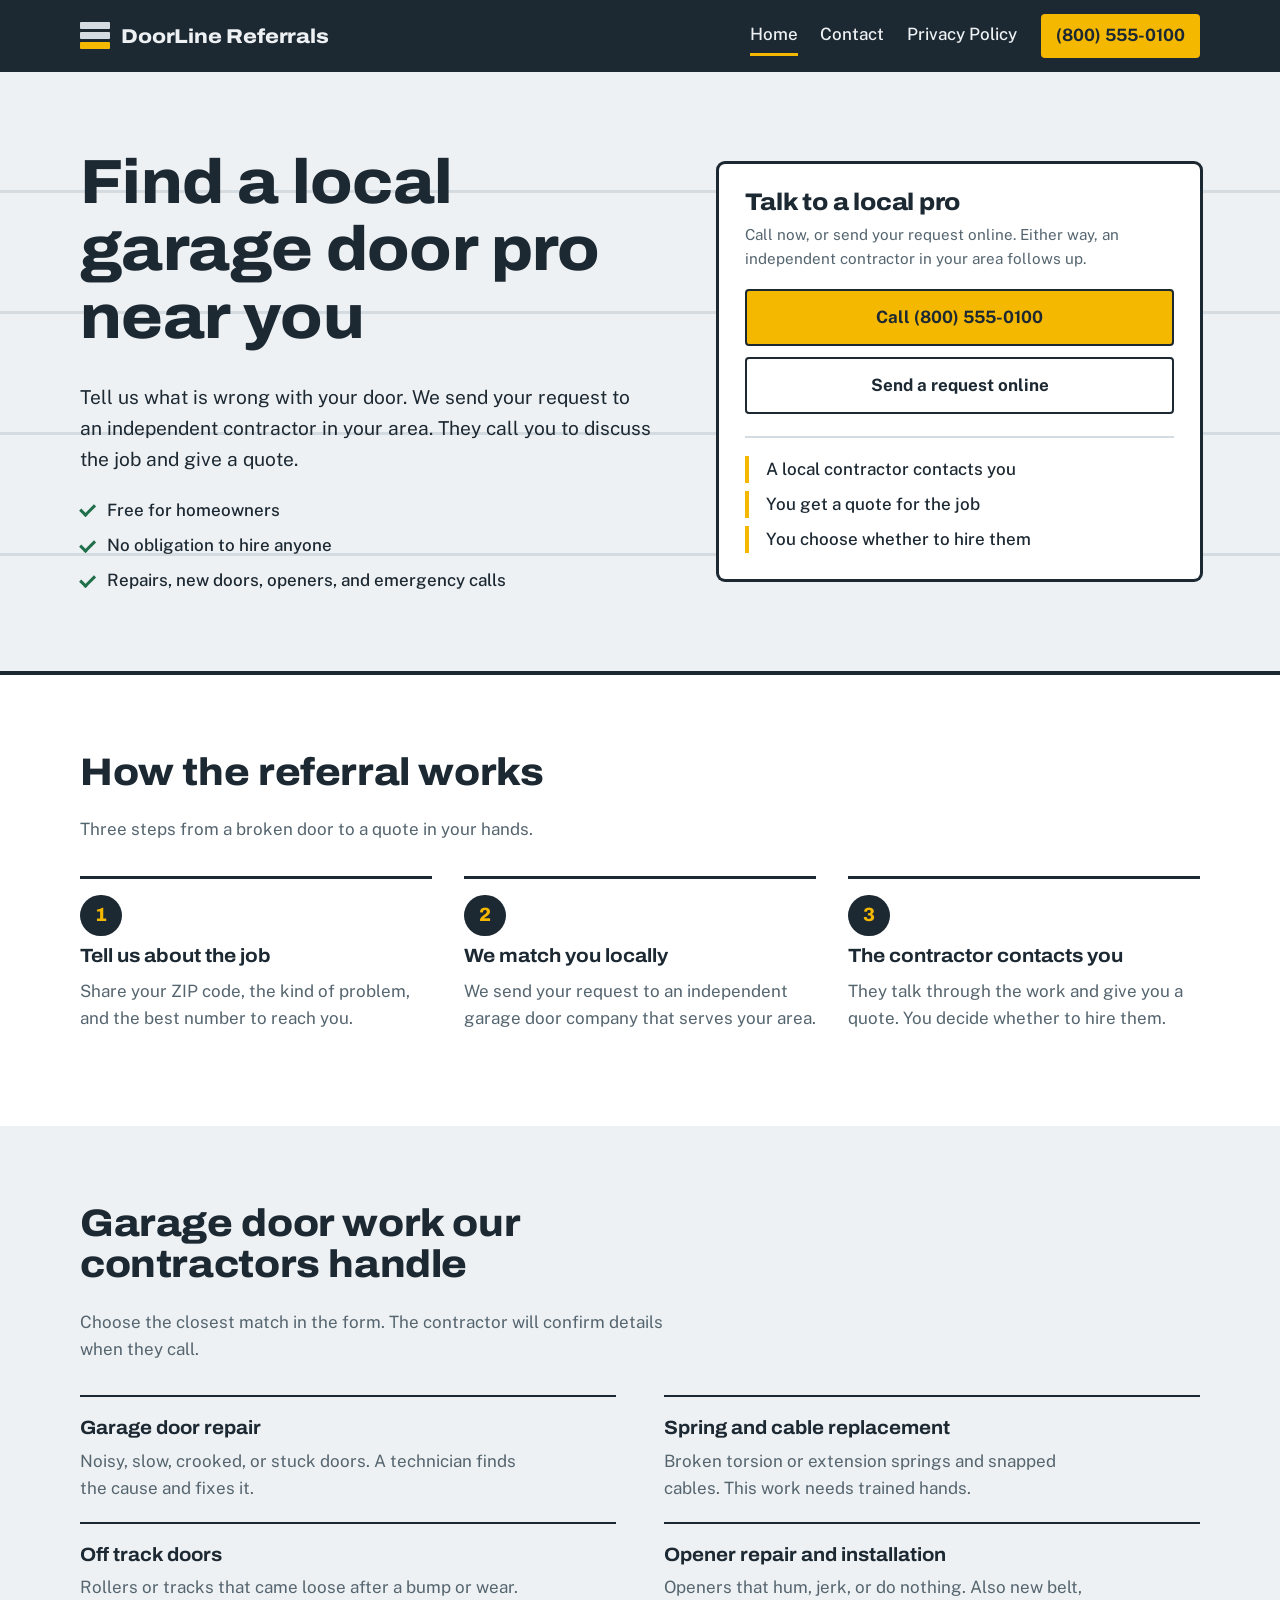
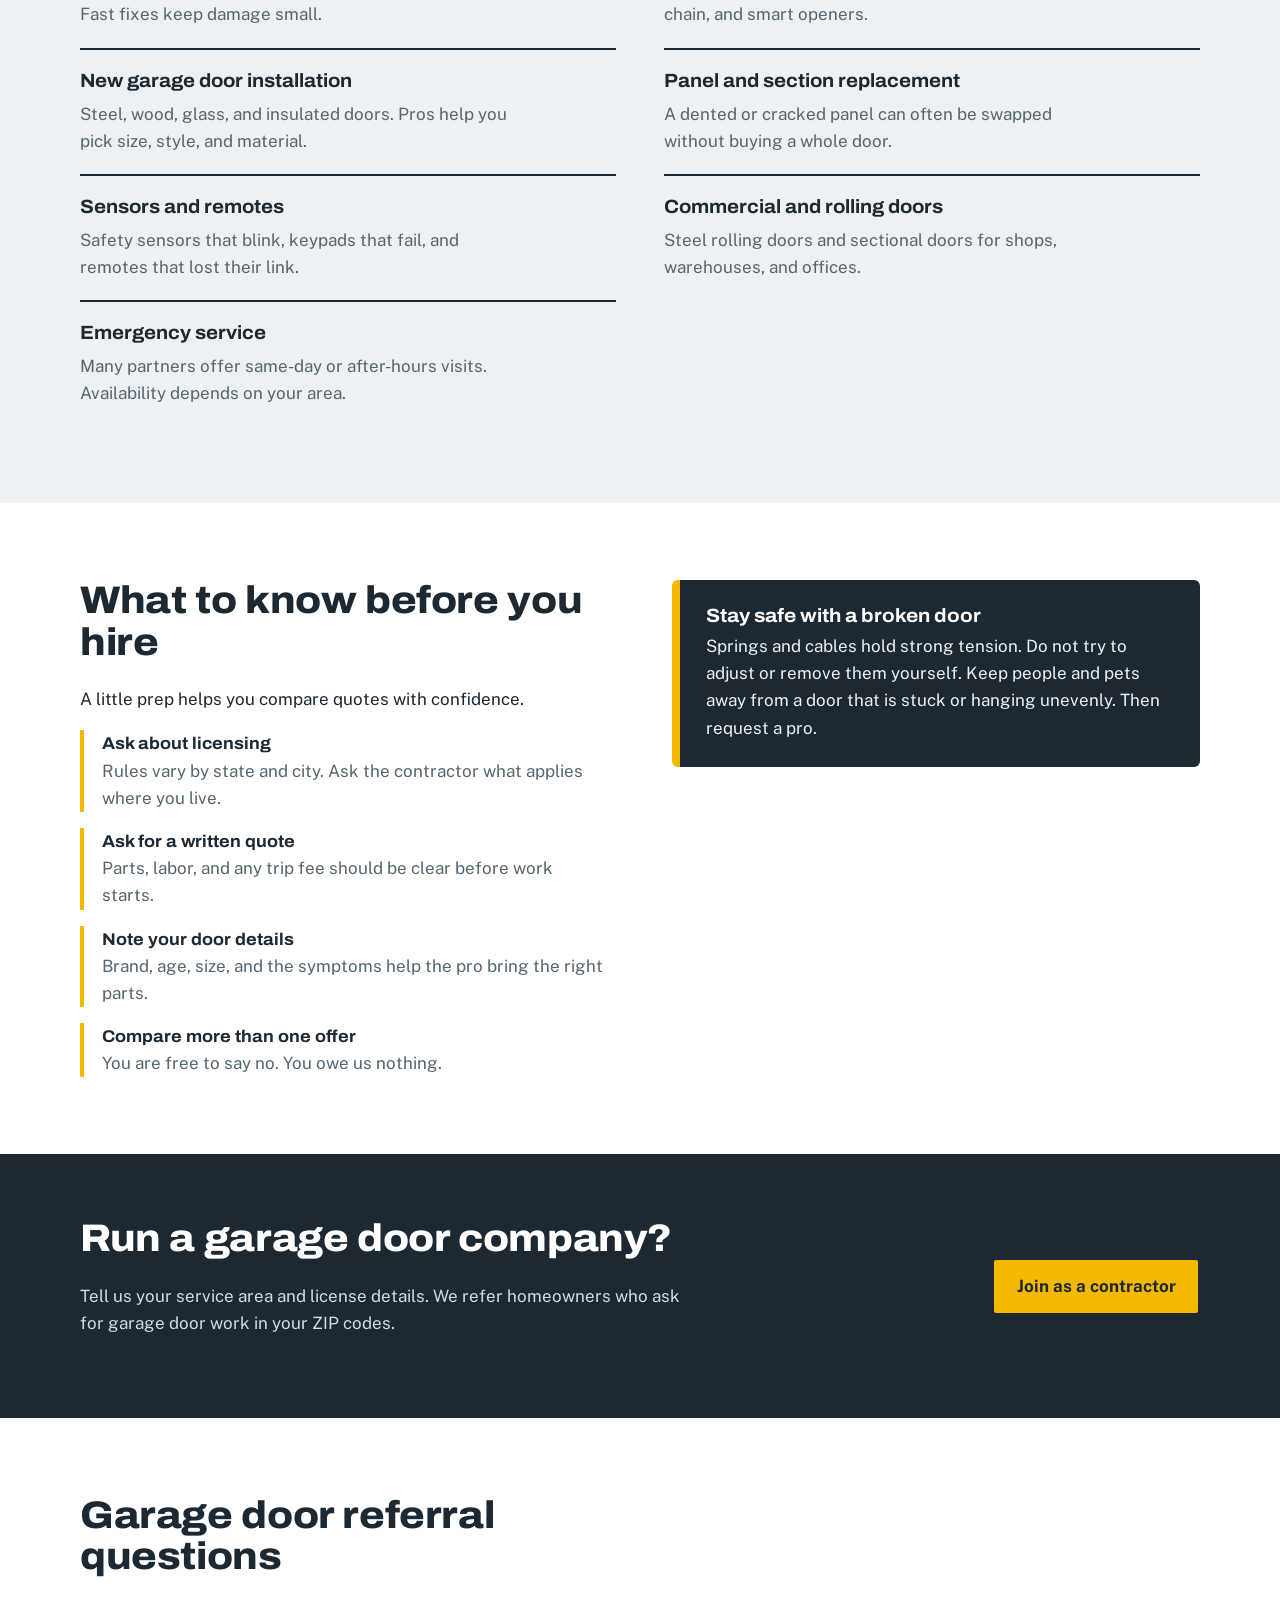
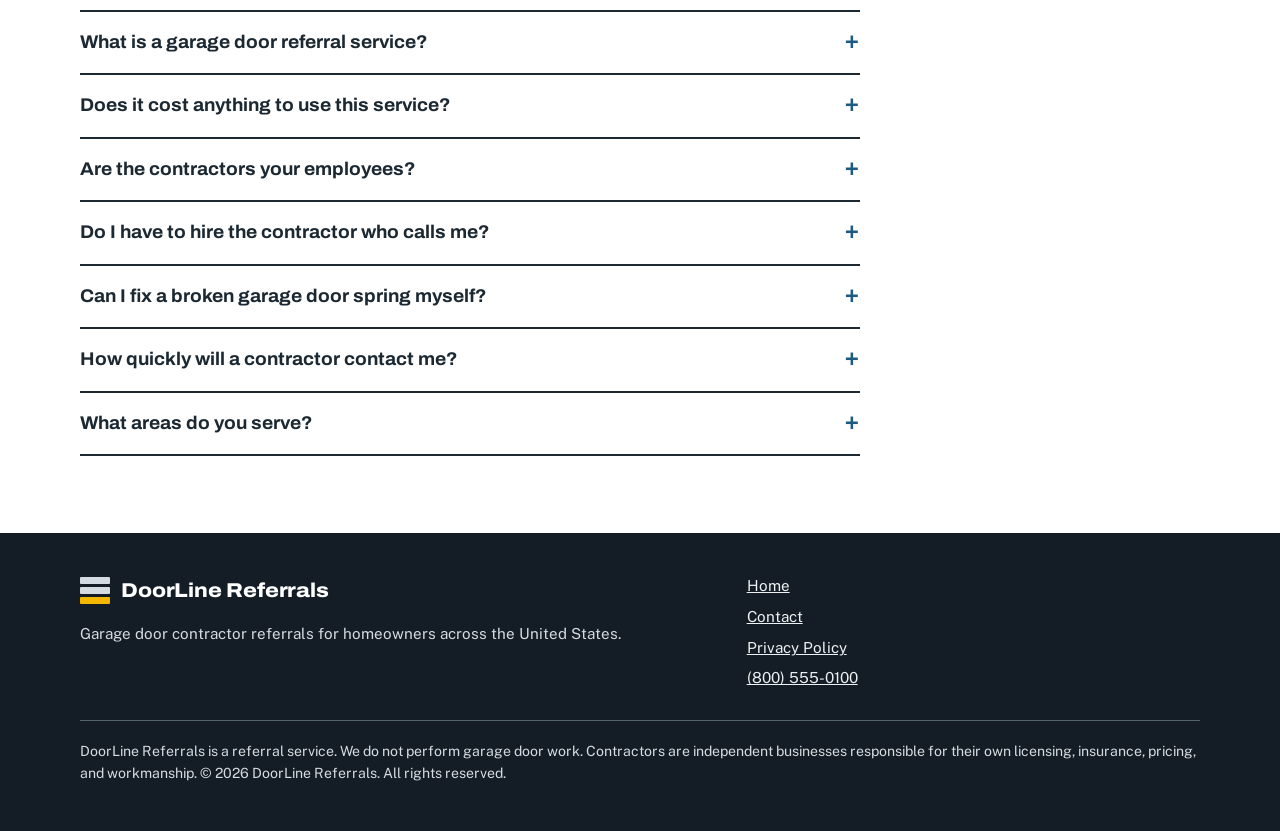
==== commit 09452184: "Update index.html" ====
--- a/index.html
+++ b/index.html
@@ -150,47 +150,17 @@
 
       <div class="quote-wrap">
         <div class="door" aria-hidden="true"><span></span><span></span><span></span><span></span></div>
-        <form class="quote" id="request" data-form action="https://formspree.io/f/YOUR_FORM_ID" method="POST">
-          <h2>Request a callback</h2>
-          <p class="hint">Takes about one minute. A local contractor will contact you.</p>
-          <input type="hidden" name="form_name" value="Homepage request">
-          <input type="hidden" name="_subject" value="New garage door request (homepage)">
-          <div class="hp" aria-hidden="true"><label>Leave this field empty<input type="text" name="_gotcha" tabindex="-1" autocomplete="off"></label></div>
-          <div class="field">
-            <label for="h-name">Full name</label>
-            <input type="text" id="h-name" name="name" autocomplete="name" required>
-          </div>
-          <div class="row">
-            <div class="field">
-              <label for="h-phone">Phone</label>
-              <input type="tel" id="h-phone" name="phone" autocomplete="tel" inputmode="tel" required>
-            </div>
-            <div class="field">
-              <label for="h-zip">ZIP code</label>
-              <input type="text" id="h-zip" name="zip" autocomplete="postal-code" inputmode="numeric" pattern="[0-9]{5}" maxlength="5" required>
-            </div>
-          </div>
-          <div class="field">
-            <label for="h-service">What do you need?</label>
-            <select id="h-service" name="service" required>
-              <option value="">Choose one</option>
-              <option>Garage door repair</option>
-              <option>Broken spring or cable</option>
-              <option>Door off track or stuck</option>
-              <option>Opener repair or install</option>
-              <option>New garage door</option>
-              <option>Commercial door</option>
-              <option>Emergency, door will not close</option>
-              <option>Something else</option>
-            </select>
-          </div>
-          <label class="consent">
-            <input type="checkbox" name="consent" value="yes" required>
-            <span>I agree that DoorLine Referrals may share my details with a local contractor, who may call or text me about my request. Message and data rates may apply. See the <a href="privacy-policy.html">Privacy Policy</a>.</span>
-          </label>
-          <button class="btn full" type="submit">Get my local callback</button>
-          <p class="form-status" role="status" aria-live="polite"></p>
-        </form>
+        <div class="quote callcard">
+          <h2>Talk to a local pro</h2>
+          <p class="hint">Call now, or send your request online. Either way, an independent contractor in your area follows up.</p>
+          <a class="btn full" href="tel:+18005550100">Call (800) 555-0100</a>
+          <a class="btn-alt full" href="contact.html">Send a request online</a>
+          <ul class="next">
+            <li>A local contractor contacts you</li>
+            <li>You get a quote for the job</li>
+            <li>You choose whether to hire them</li>
+          </ul>
+        </div>
       </div>
     </div>
   </section>
--- a/styles.css
+++ b/styles.css
@@ -163,3 +163,11 @@
   html{scroll-behavior:auto}
   .door{display:none}
 }
+
+/* call card behind the shutter (replaces the homepage form) */
+.callcard .btn,.callcard .btn-alt{display:block;text-align:center}
+.btn-alt{font:inherit;font-weight:700;color:var(--ink);background:var(--white);border:2px solid var(--ink);border-radius:4px;padding:.8rem 1.4rem;text-decoration:none;min-height:48px;margin-top:.7rem}
+.btn-alt:hover{background:var(--door);color:var(--ink)}
+.btn-alt.full{width:100%}
+.next{list-style:none;margin:1.4rem 0 0;padding:1.1rem 0 0;border-top:2px solid var(--panel);display:grid;gap:.5rem;font-weight:500}
+.next li{padding-left:1.1rem;border-left:4px solid var(--signal)}
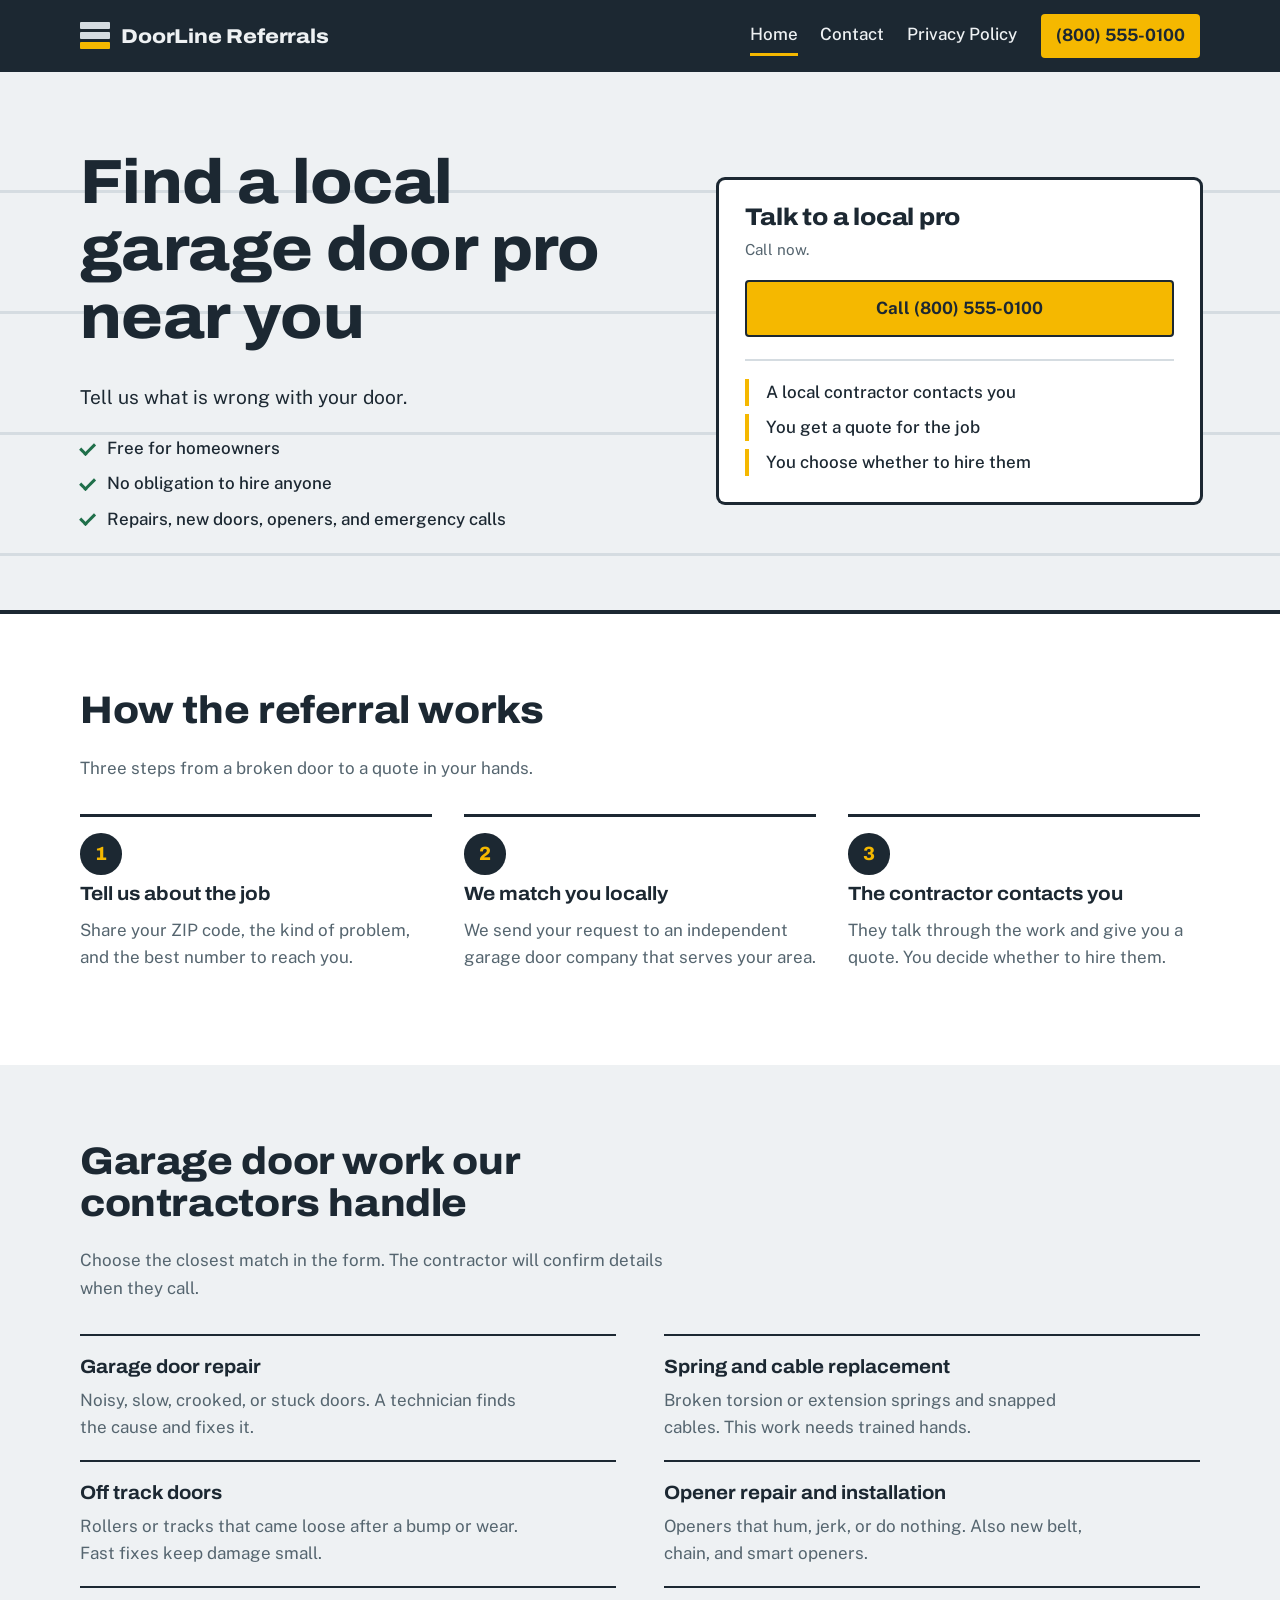
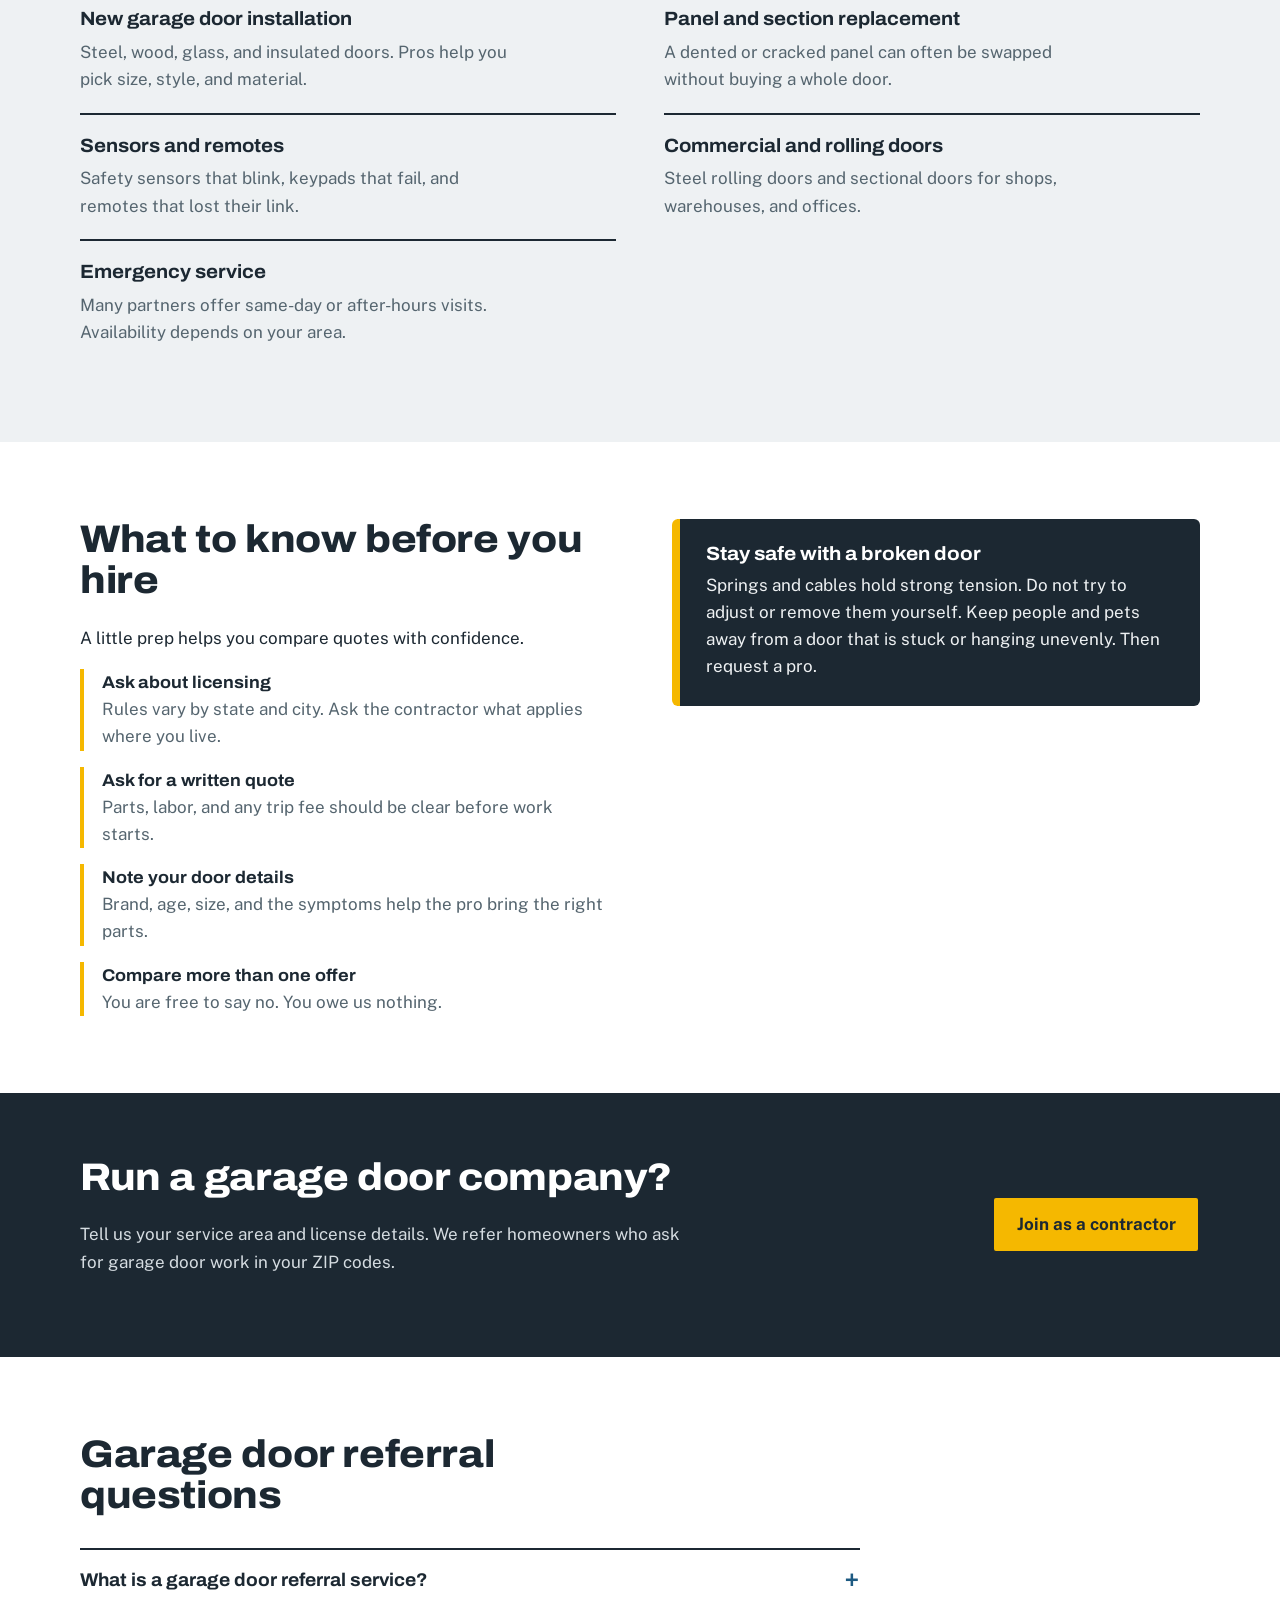
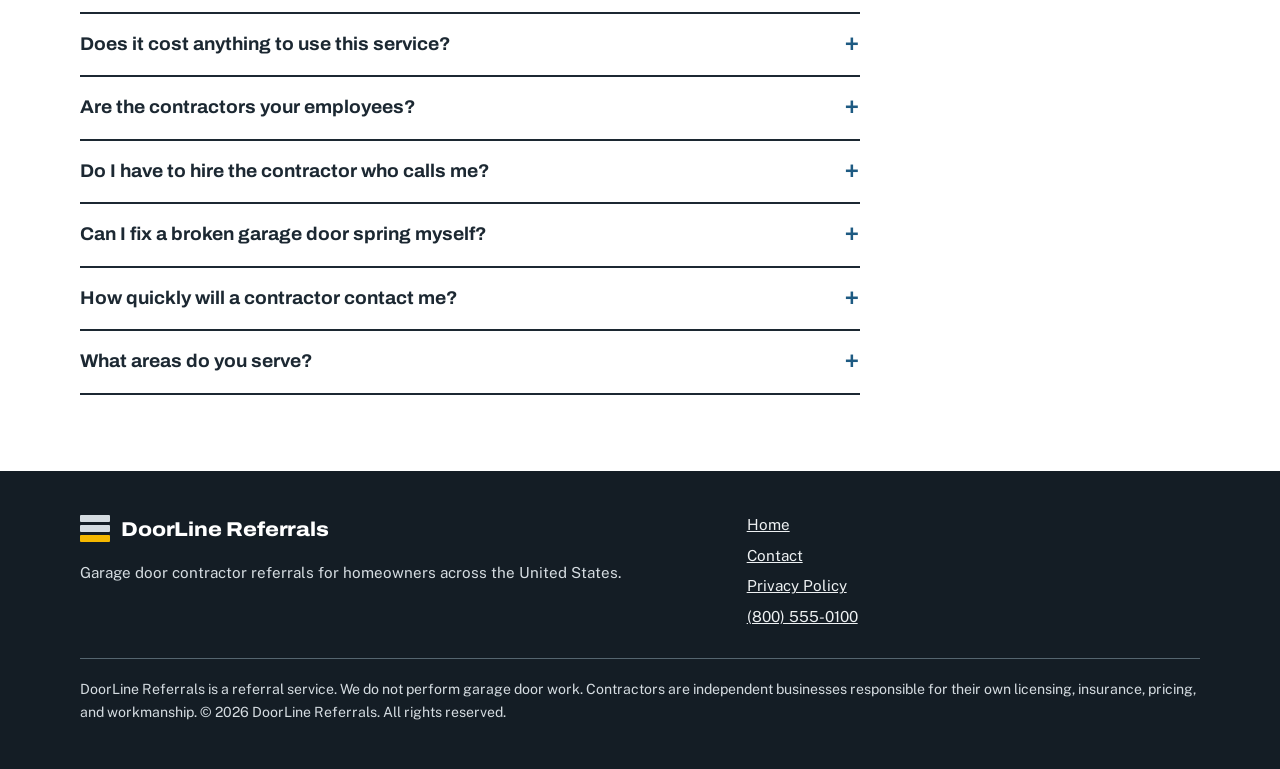
==== commit 8b2d1fe8: "Update index.html" ====
--- a/index.html
+++ b/index.html
@@ -6,6 +6,7 @@
 <title>Garage Door Contractor Referrals Near You | DoorLine Referrals</title>
 <meta name="description" content="Need garage door repair or a new door? Tell us what you need. We refer your request to an independent local garage door contractor. Free for homeowners.">
 <link rel="canonical" href="https://moderngaragedoors.pages.dev/">
+<link rel="icon" href="https://moderngaragedoors.pages.dev/garage-door-line-repair-logo.webp" type="image/webp"/>
 <meta name="robots" content="index, follow, max-image-preview:large">
 <meta property="og:type" content="website">
 <meta property="og:title" content="Garage Door Contractor Referrals Near You | DoorLine Referrals">
@@ -140,7 +141,7 @@
     <div class="wrap hero-grid">
       <div>
         <h1 id="hero-title">Find a local garage door pro near you</h1>
-        <p class="lead">Tell us what is wrong with your door. We send your request to an independent contractor in your area. They call you to discuss the job and give a quote.</p>
+        <p class="lead">Tell us what is wrong with your door.</p>
         <ul class="trust">
           <li>Free for homeowners</li>
           <li>No obligation to hire anyone</li>
@@ -152,9 +153,8 @@
         <div class="door" aria-hidden="true"><span></span><span></span><span></span><span></span></div>
         <div class="quote callcard">
           <h2>Talk to a local pro</h2>
-          <p class="hint">Call now, or send your request online. Either way, an independent contractor in your area follows up.</p>
+          <p class="hint">Call now.</p>
           <a class="btn full" href="tel:+18005550100">Call (800) 555-0100</a>
-          <a class="btn-alt full" href="contact.html">Send a request online</a>
           <ul class="next">
             <li>A local contractor contacts you</li>
             <li>You get a quote for the job</li>
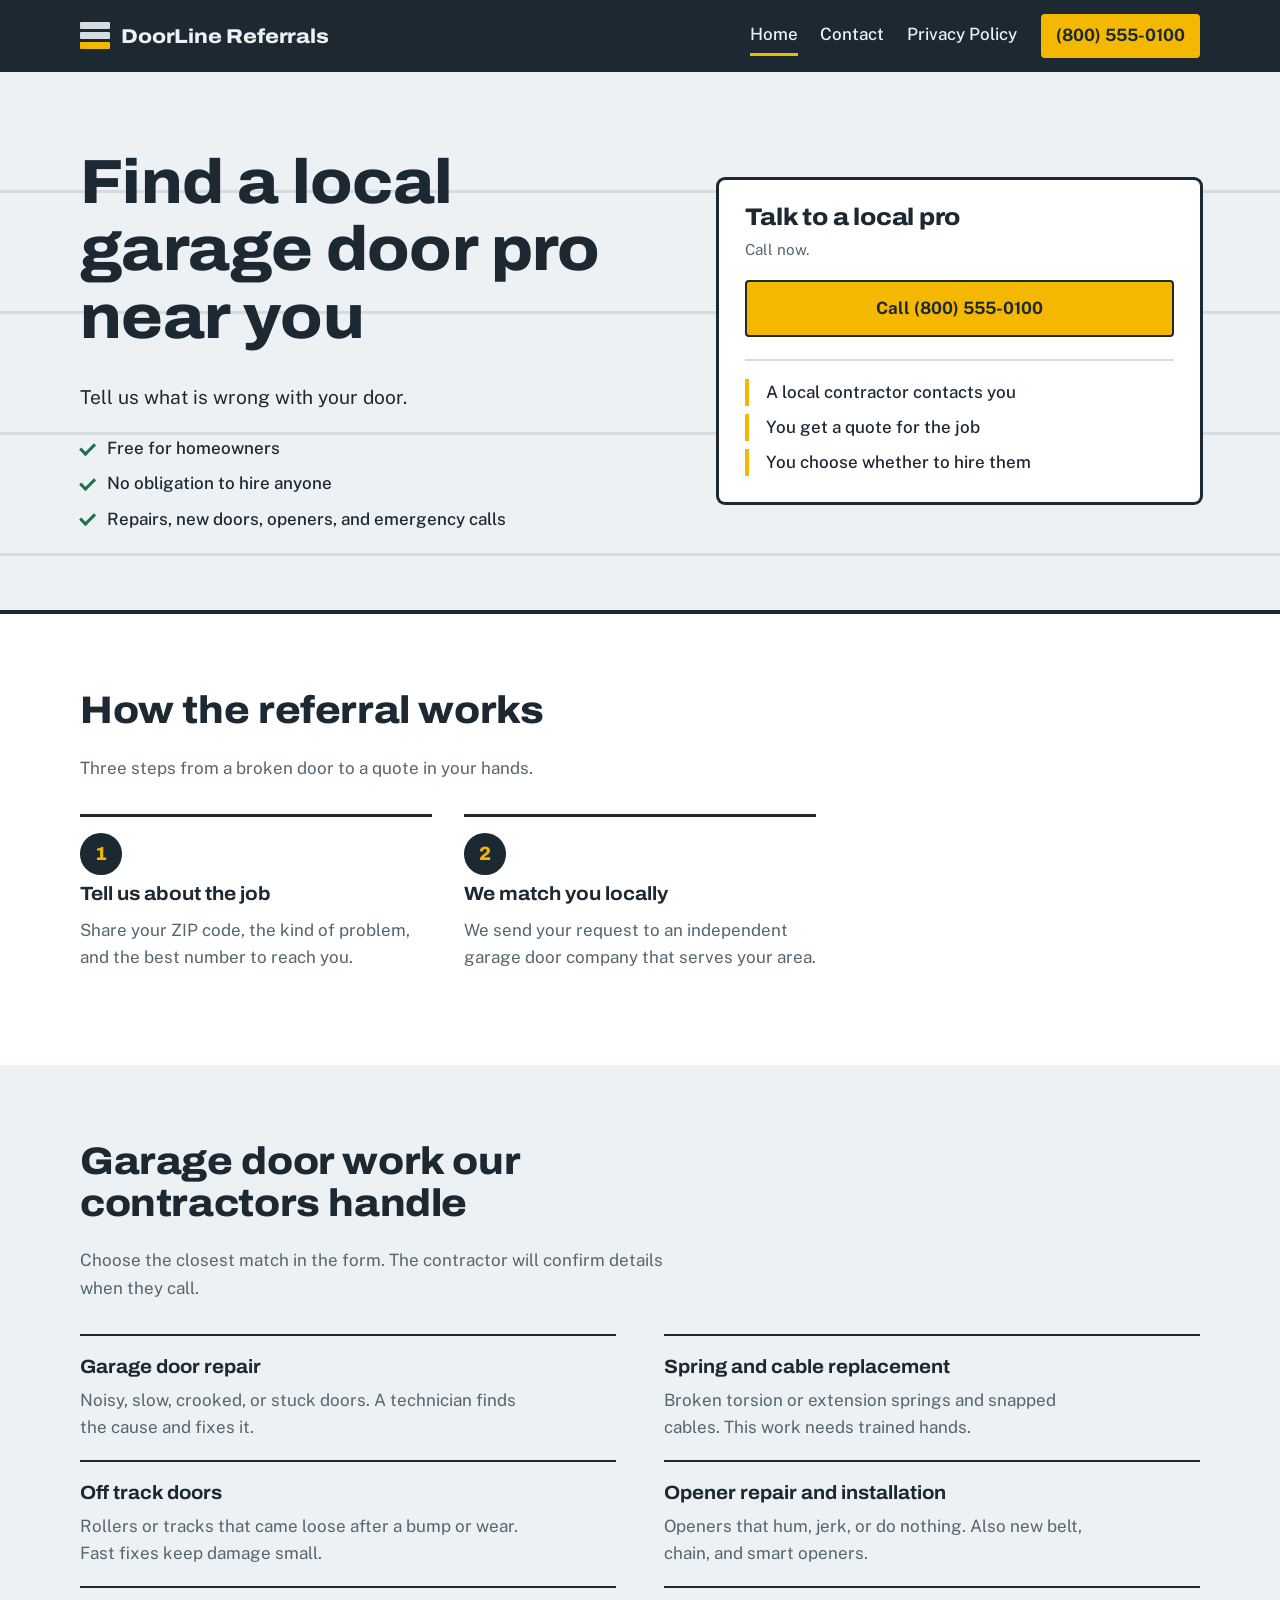
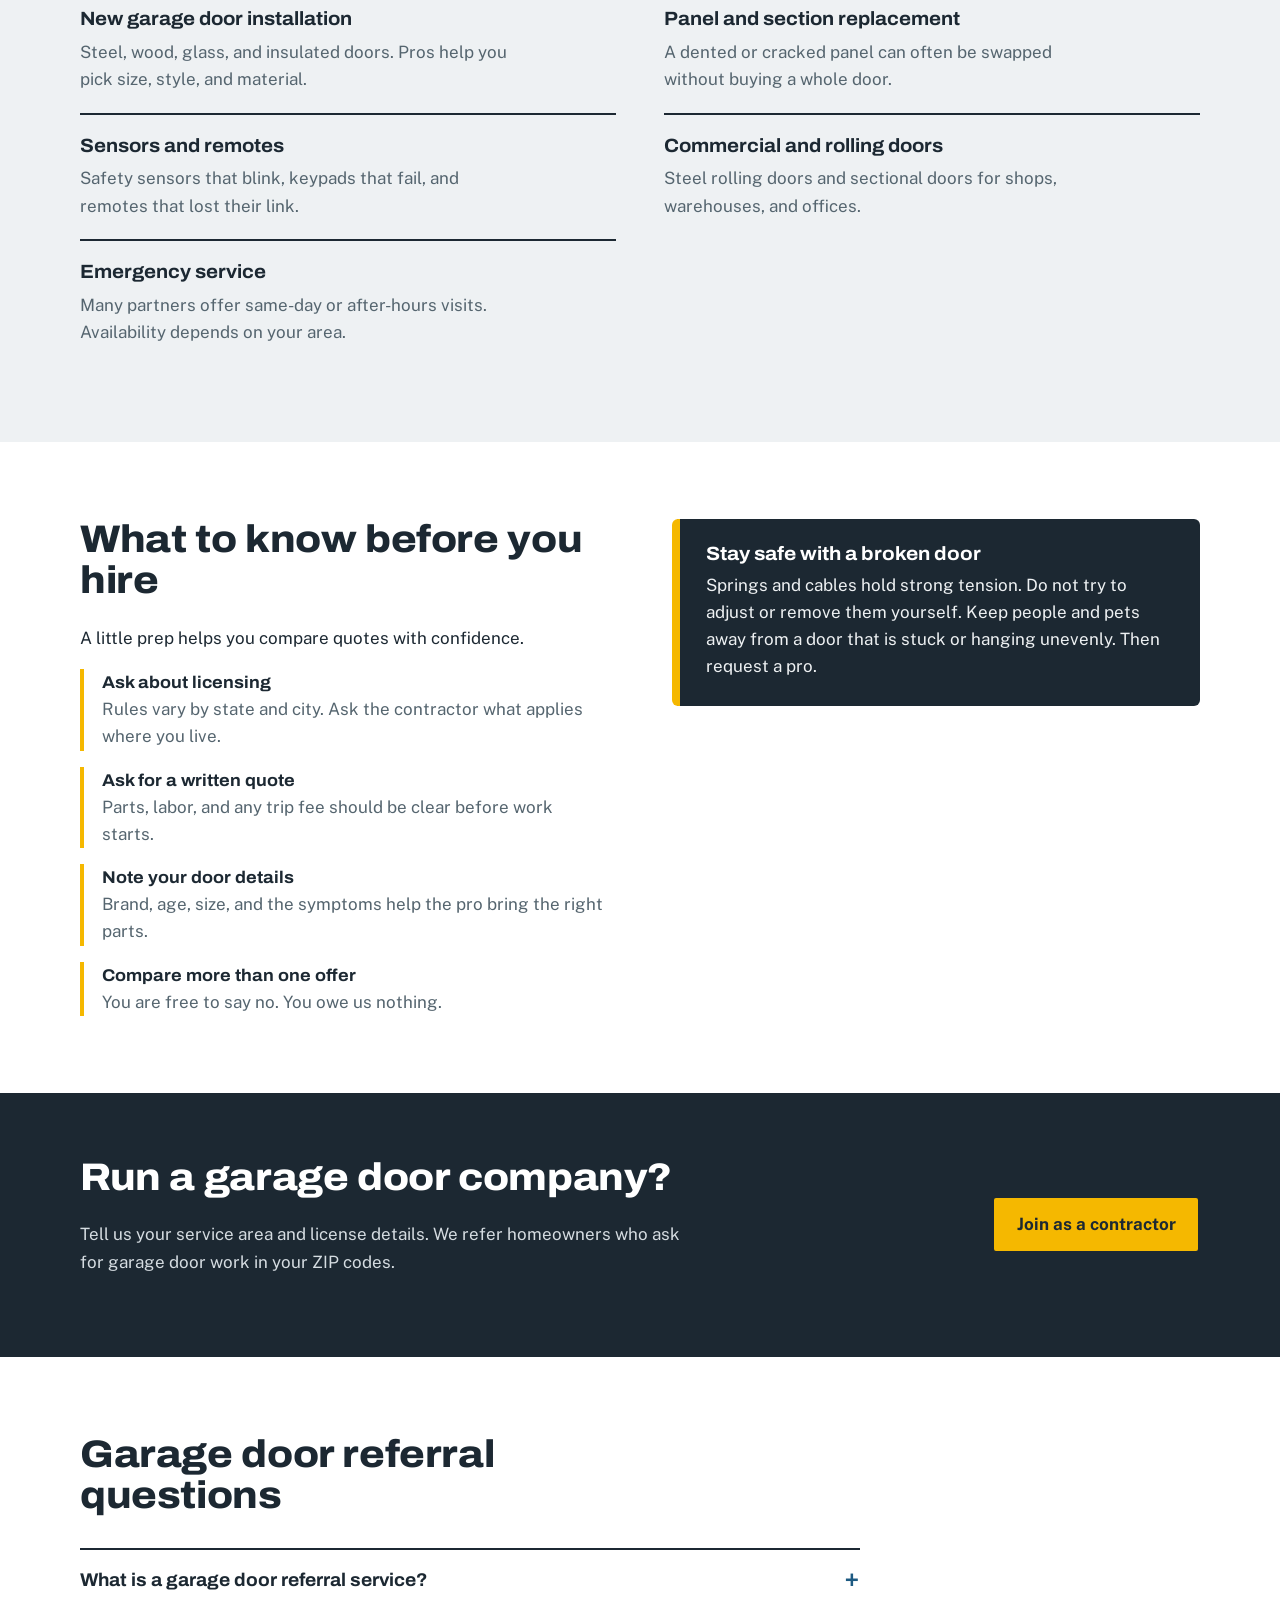
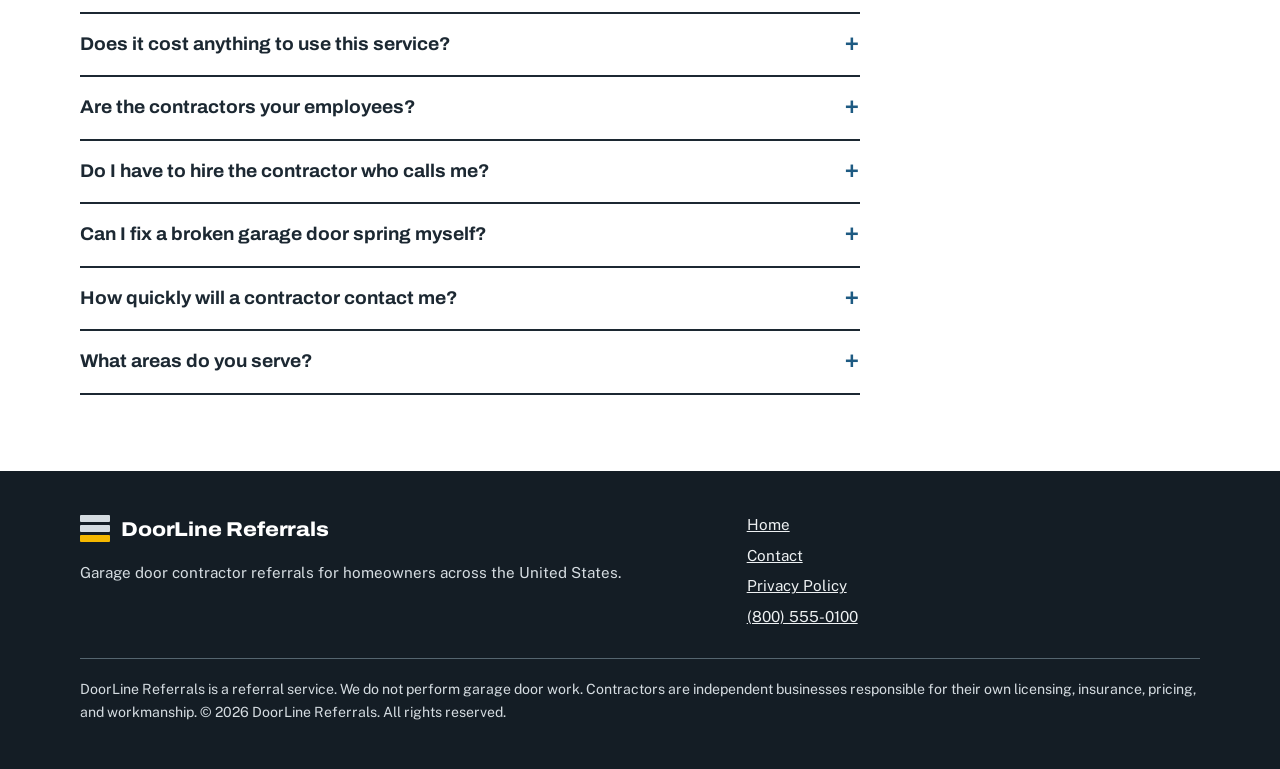
==== commit 85c091fe: "Update index.html" ====
--- a/index.html
+++ b/index.html
@@ -180,10 +180,6 @@
           <h3>We match you locally</h3>
           <p>We send your request to an independent garage door company that serves your area.</p>
         </li>
-        <li>
-          <h3>The contractor contacts you</h3>
-          <p>They talk through the work and give you a quote. You decide whether to hire them.</p>
-        </li>
       </ol>
     </div>
   </section>
